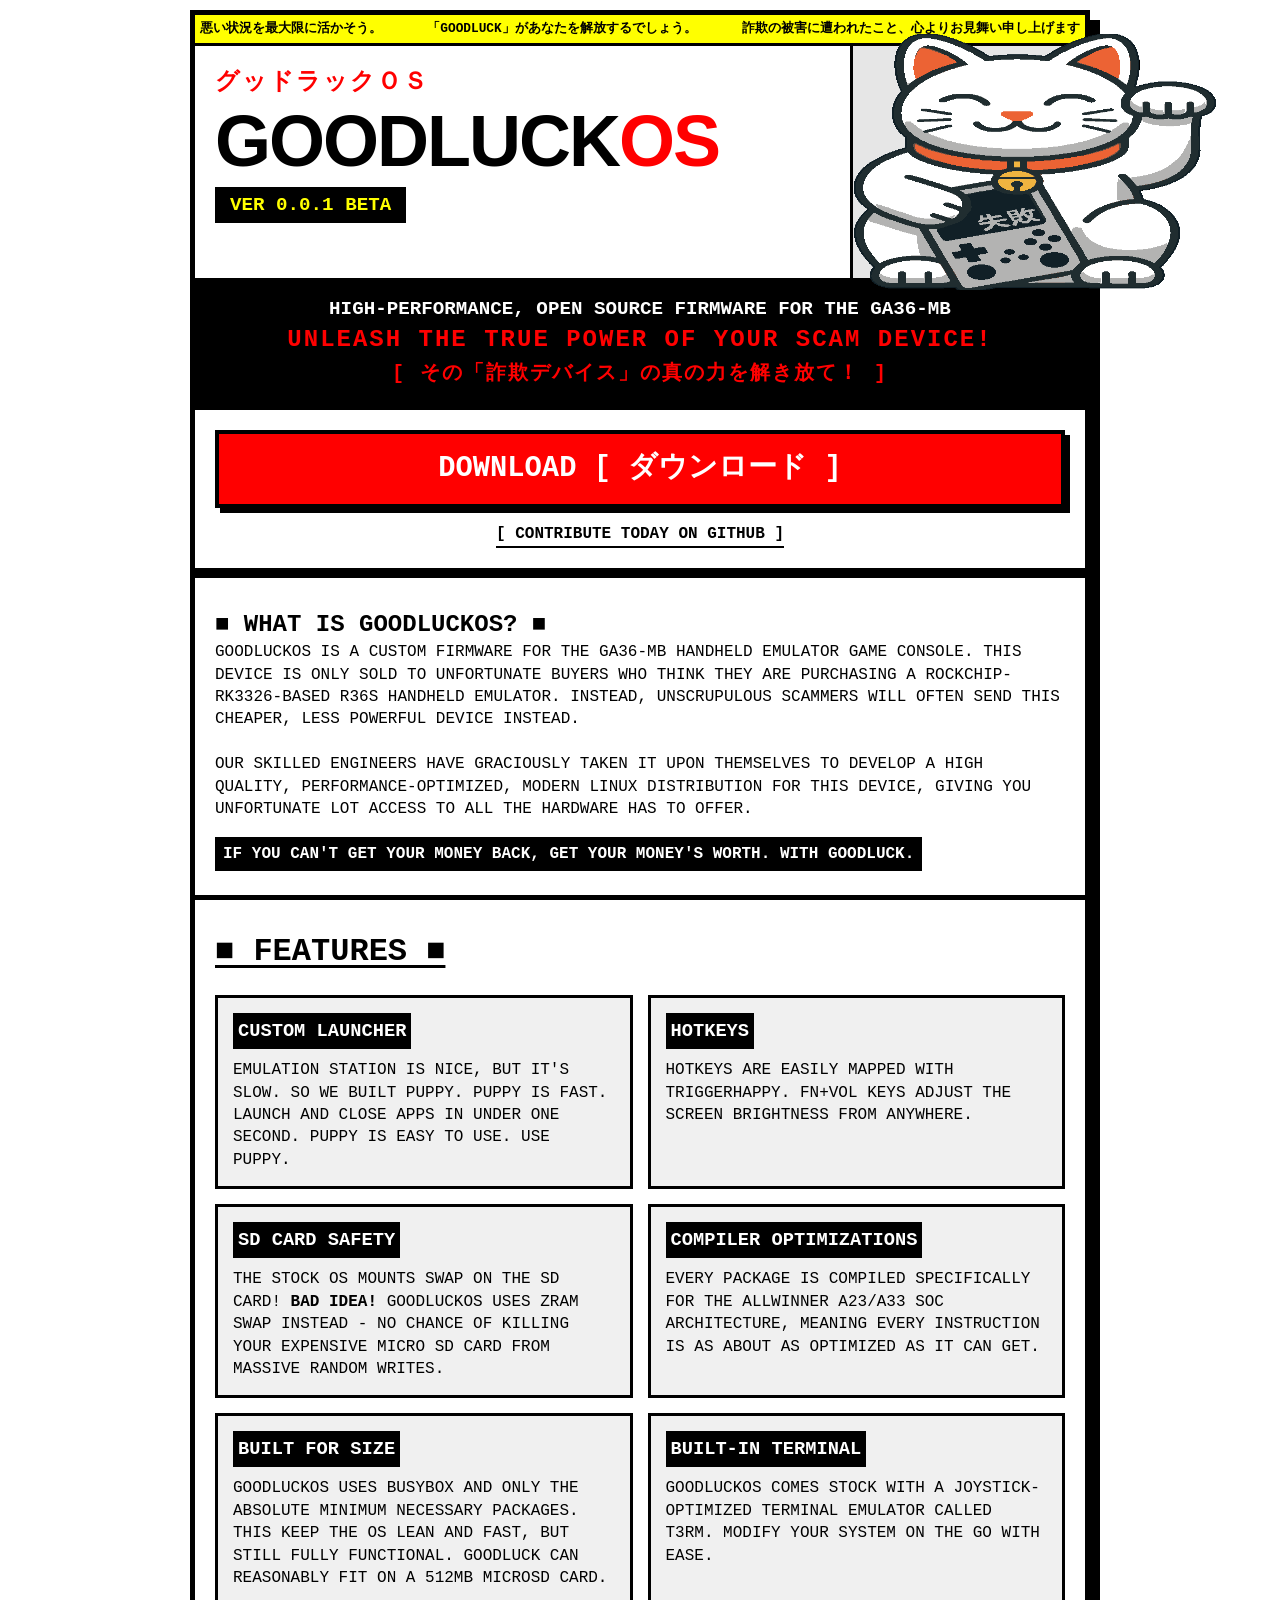
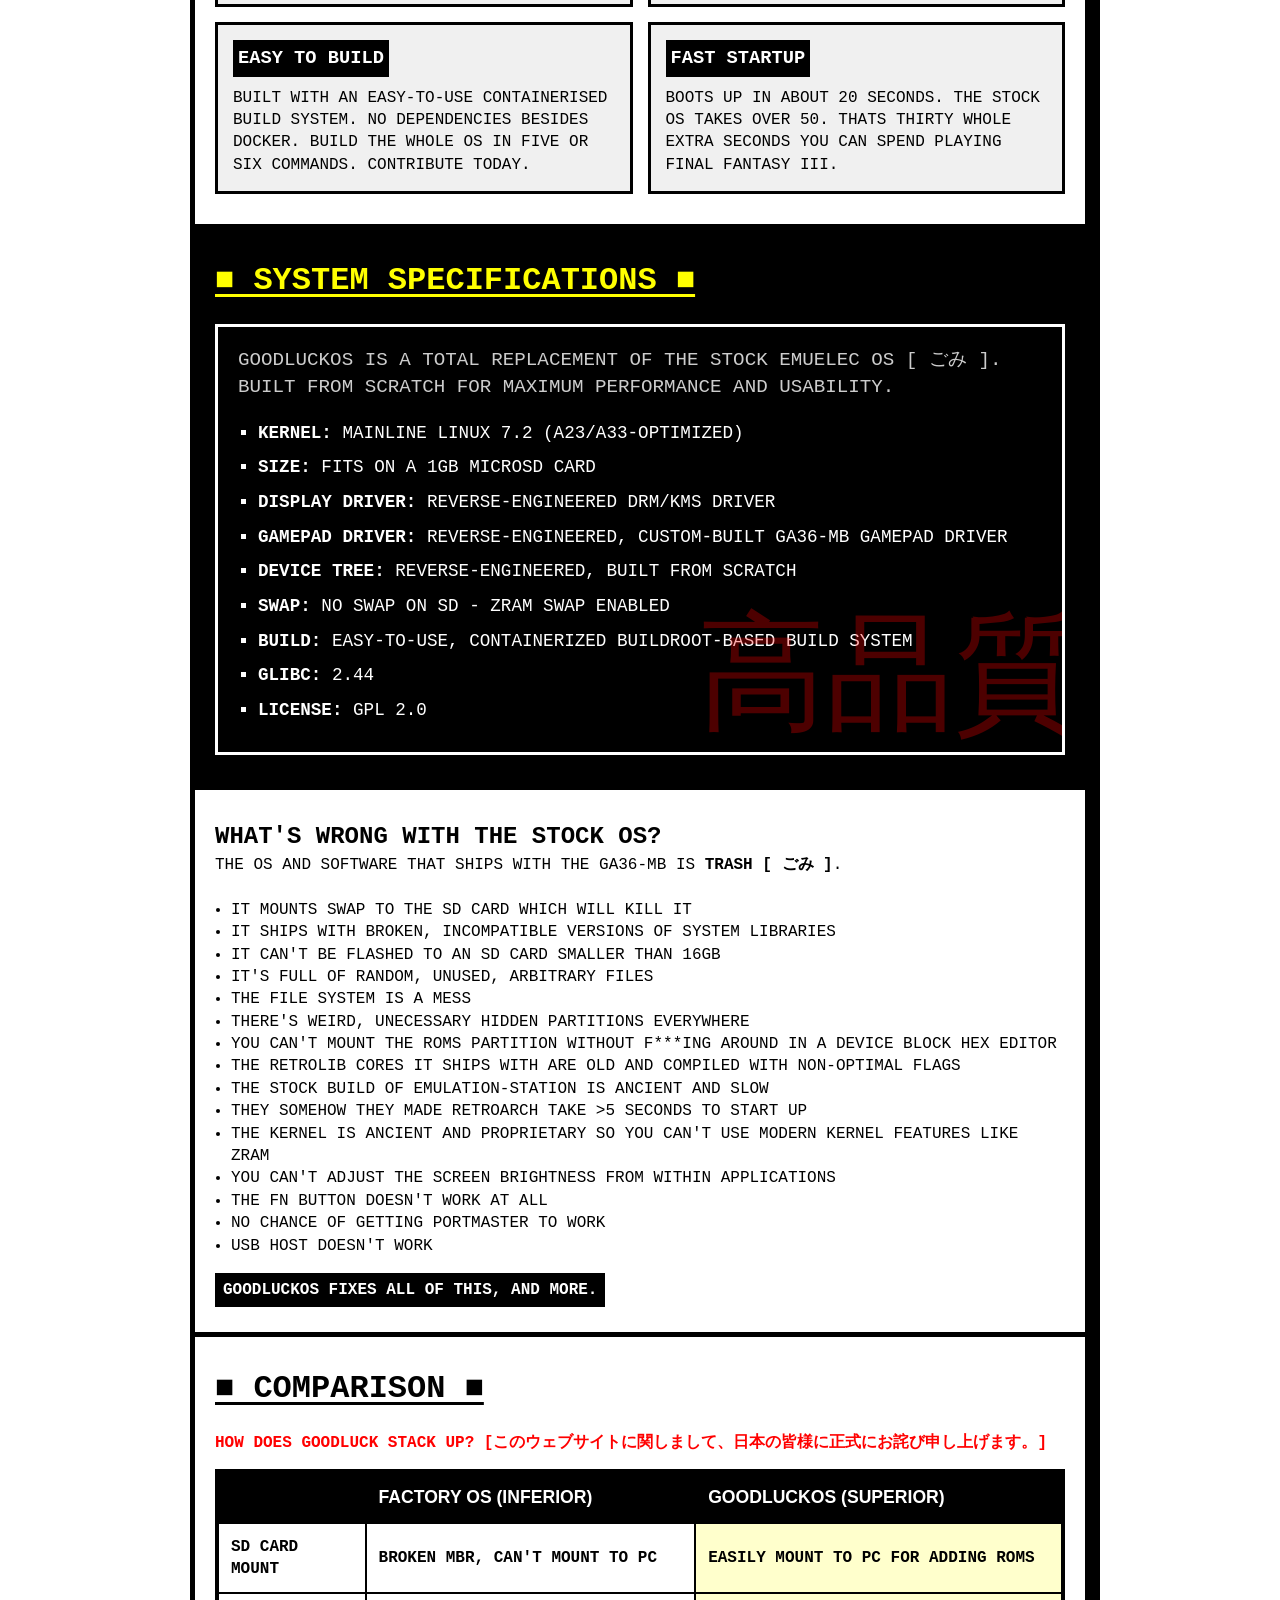
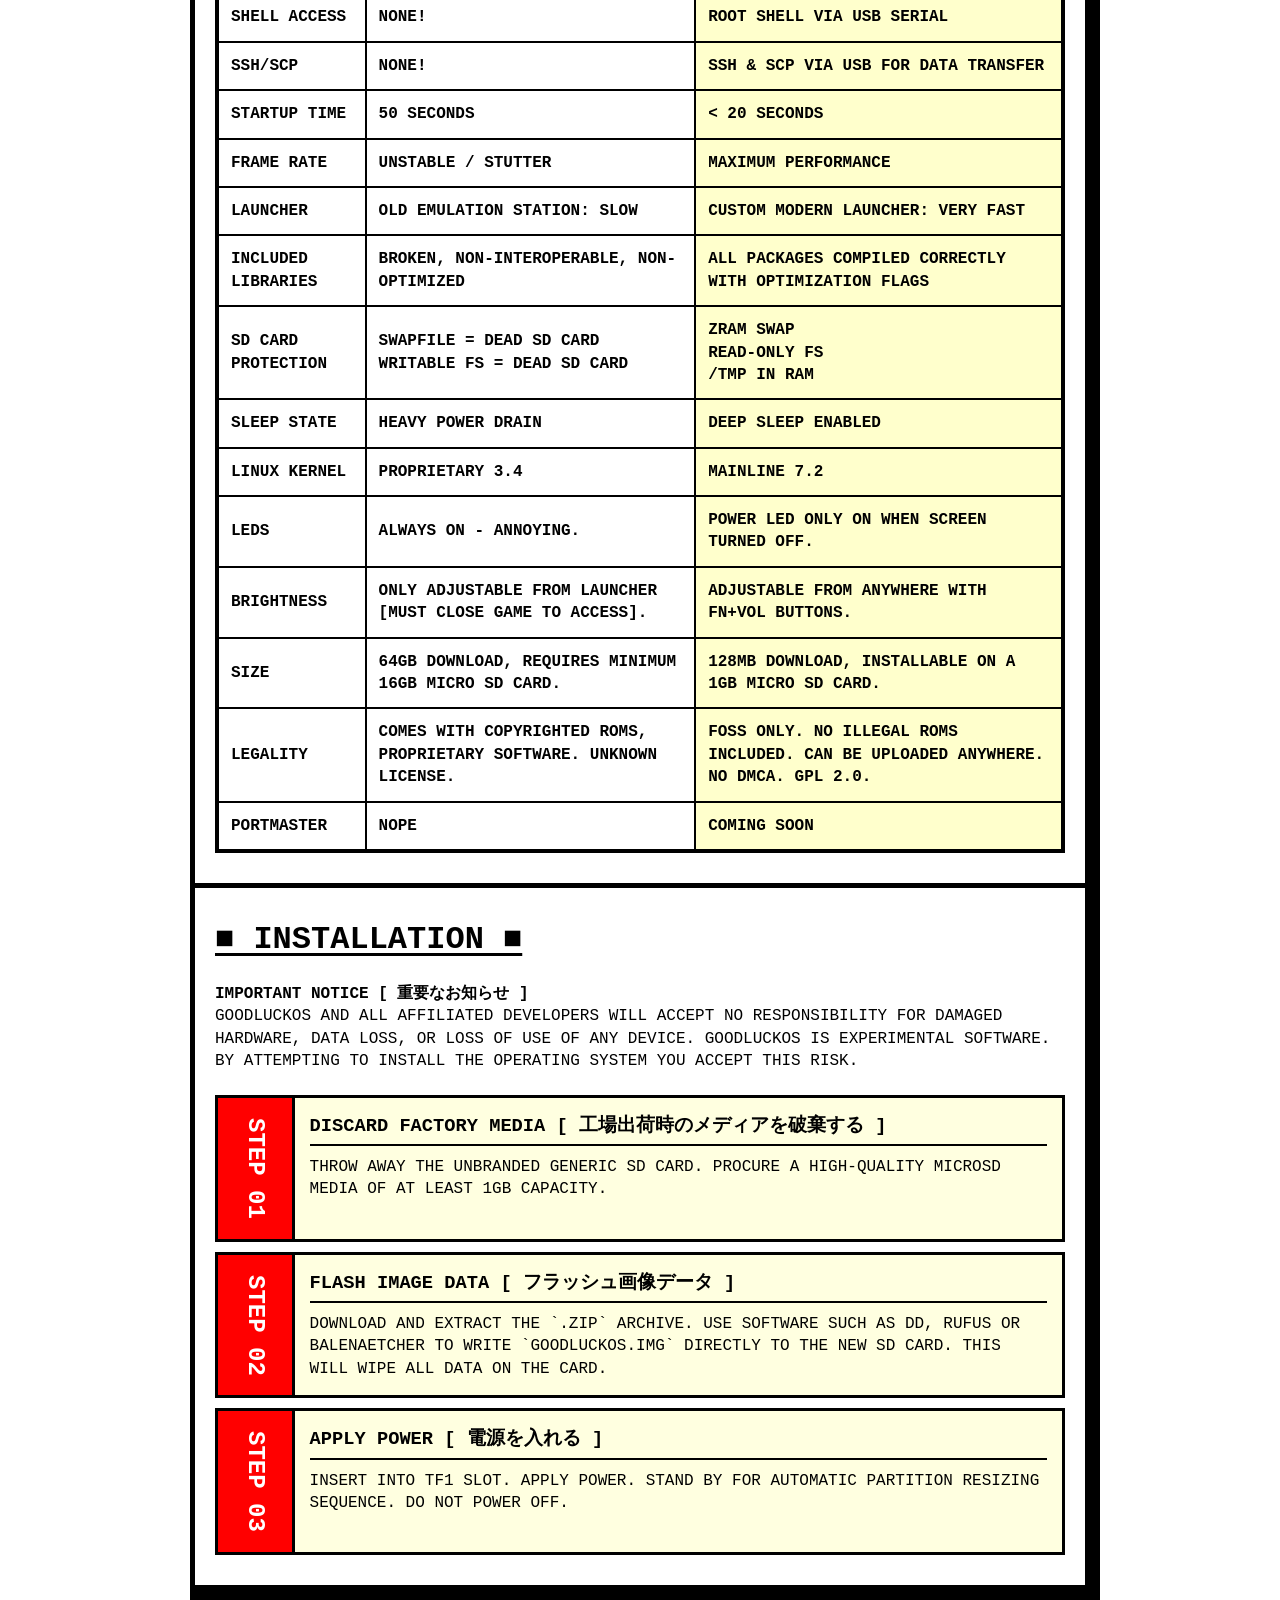
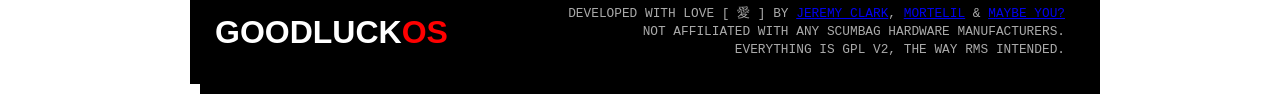
==== docs/index.html @ d08e0add "Added landing page" ====
<!DOCTYPE html>
<html lang="en">
<head>
    <meta charset="UTF-8">
    <meta name="viewport" content="width=device-width, initial-scale=1.0">
    <title>goodluckOS [GA36-MB SYSTEM FIRMWARE]</title>
    <link rel="stylesheet" href="style.css">
</head>
<body>

    <div class="wrapper">
        <!-- Hero / Ad Header -->
        <header class="advert-header">
            <div class="warning-stripe">
                <span>悪い状況を最大限に活かそう。</span>
                <span>「GOODLUCK」があなたを解放するでしょう。</span>
                <span>詐欺の被害に遭われたこと、心よりお見舞い申し上げます</span>
            </div>

            <div class="hero-grid">
                <div class="title-block">
                    <h2 class="japanese-text">グッドラックＯＳ</h2>
                    <h1 class="logo-text">goodluck<span class="red-text">OS</span></h1>
                    <div class="version-badge">VER 0.0.1 BETA</div>
                </div>

                <div class="mascot-block">
                    <img id="mascot" src="res/mascot.png">
                </div>
            </div>

            <div class="hero-sub">
                <p>HIGH-PERFORMANCE, OPEN SOURCE FIRMWARE FOR THE GA36-MB</p>
                <p class="japanese-text">Unleash the true power of your scam device! <br/><small>[ その「詐欺デバイス」の真の力を解き放て！ ]</small></p>
            </div>

            <div class="action-box">
                <a href="https://github.com/CodeZombie/goodluckOS/releases/latest" class="btn-download">
                    DOWNLOAD [ ダウンロード ]
                </a>
                <a href="https://github.com/CodeZombie/goodluckOS" class="btn-secondary" target="_blank">
                    [ CONTRIBUTE TODAY ON GITHUB ]
                </a>
            </div>
        </header>

        <hr class="thick-divider">
        <section id="features" class="ad-section">
        <h1>■ What is GOODLUCKOS? ■</h1>
        GOODLUCKOS IS A CUSTOM FIRMWARE FOR THE GA36-MB HANDHELD EMULATOR GAME CONSOLE. THIS DEVICE IS ONLY SOLD TO UNFORTUNATE BUYERS WHO THINK THEY ARE PURCHASING A ROCKCHIP-RK3326-BASED R36S HANDHELD EMULATOR. INSTEAD, UNSCRUPULOUS SCAMMERS WILL OFTEN SEND THIS CHEAPER, LESS POWERFUL DEVICE INSTEAD.
        <br/> <br/>
        OUR SKILLED ENGINEERS HAVE GRACIOUSLY TAKEN IT UPON THEMSELVES TO DEVELOP A HIGH QUALITY, PERFORMANCE-OPTIMIZED, MODERN LINUX DISTRIBUTION FOR THIS DEVICE, GIVING YOU UNFORTUNATE LOT ACCESS TO ALL THE HARDWARE HAS TO OFFER.
        <br/><br/>
        <span id="slogan">IF YOU CAN'T GET YOUR MONEY BACK, GET YOUR MONEY'S WORTH. WITH GOODLUCK.</span>
        </section>
        <hr class="thick-divider">

        <section id="features" class="ad-section">
            <h2 class="section-title">■ FEATURES ■</h2>

            <div class="feature-grid">
                <div class="feature-box">
                    <h3>CUSTOM LAUNCHER</h3>
                    <p>EMULATION STATION IS NICE, BUT IT'S SLOW. SO WE BUILT PUPPY. PUPPY IS FAST. LAUNCH AND CLOSE APPS IN UNDER ONE SECOND. PUPPY IS EASY TO USE. USE PUPPY.</p>
                </div>

                <div class="feature-box">
                    <h3>HOTKEYS</h3>
                    <p>HOTKEYS ARE EASILY MAPPED WITH TRIGGERHAPPY. FN+VOL KEYS ADJUST THE SCREEN BRIGHTNESS FROM ANYWHERE.</p>
                </div>

                <div class="feature-box yellow-bg">
                    <h3>SD CARD SAFETY</h3>
                    <p>The stock OS mounts swap on the sd card! <strong>Bad idea!</strong> GOODLUCKOS uses zram swap instead - no chance of killing your expensive micro sd card from massive random writes.</p>
                </div>

                <div class="feature-box">
                    <h3>COMPILER OPTIMIZATIONS</h3>
                    <p>Every package is compiled specifically for the Allwinner A23/A33 SoC architecture, meaning every instruction is as about as optimized as it can get.</p>
                </div>
                <div class="feature-box">
                    <h3>BUILT FOR SIZE</h3>
                    <p>GOODLUCKOS USES BUSYBOX AND ONLY THE ABSOLUTE MINIMUM NECESSARY PACKAGES. THIS KEEP THE OS LEAN AND FAST, BUT STILL FULLY FUNCTIONAL. GOODLUCK CAN REASONABLY FIT ON A 512mb MICROSD CARD.</p>
                </div>
                <div class="feature-box">
                    <h3>BUILT-IN TERMINAL</h3>
                    <p>GOODLUCKOS COMES STOCK WITH A JOYSTICK-OPTIMIZED TERMINAL EMULATOR CALLED T3RM. MODIFY YOUR SYSTEM ON THE GO WITH EASE.</p>
                </div>
                <div class="feature-box">
                    <h3>EASY TO BUILD</h3>
                    <p>BUILT WITH AN EASY-TO-USE CONTAINERISED BUILD SYSTEM. NO DEPENDENCIES BESIDES DOCKER. BUILD THE WHOLE OS IN FIVE OR SIX COMMANDS. CONTRIBUTE TODAY.</p>
                </div>
                <div class="feature-box">
                    <h3>FAST STARTUP</h3>
                    <p>BOOTS UP IN ABOUT 20 SECONDS. THE STOCK OS TAKES OVER 50. THATS THIRTY WHOLE EXTRA SECONDS YOU CAN SPEND PLAYING FINAL FANTASY III. </p>
                </div>
            </div>
        </section>

        <hr class="thick-divider">

        <!-- OS Info Section -->
        <section id="info" class="ad-section inverted-section">
            <h2 class="section-title">■ SYSTEM SPECIFICATIONS ■</h2>
            <div class="spec-container">
                <p class="spec-intro">goodluckOS is a total replacement of the stock EmuElec OS [ ごみ ].<br/>Built from scratch for maximum performance and usability.</p>
                <ul class="spec-list">
                    <li><strong>KERNEL:</strong> MAINLINE LINUX 7.2 (A23/A33-OPTIMIZED)</li>
                    <li><strong>SIZE:</strong> FITS ON A 1GB MICROSD CARD</li>
                    <li><strong>DISPLAY DRIVER:</strong> REVERSE-ENGINEERED DRM/KMS DRIVER</li>
                    <li><strong>GAMEPAD DRIVER:</strong> REVERSE-ENGINEERED, CUSTOM-BUILT GA36-MB GAMEPAD DRIVER</li>
                    <li><strong>DEVICE TREE:</strong> REVERSE-ENGINEERED, BUILT FROM SCRATCH</li>
                    <li><strong>SWAP:</strong> NO SWAP ON SD - ZRAM SWAP ENABLED</li>
                    <li><strong>BUILD:</strong> EASY-TO-USE, CONTAINERIZED BUILDROOT-BASED BUILD SYSTEM</li>
                    <li><strong>GLIBC:</strong> 2.44</li>
                    <li><strong>LICENSE:</strong> GPL 2.0</li>
                </ul>
                <div class="kanji-watermark">高品質</div>
            </div>
        </section>

        <hr class="thick-divider">

        <section id="features" class="ad-section">
        <h1>What's wrong with the stock OS?</h1>
        THE OS AND SOFTWARE THAT SHIPS WITH THE GA36-MB IS <strong>TRASH [ ごみ ]</strong>.
        <br/><br/>
        <ul style="margin-left:1rem;">
            <li>IT MOUNTS SWAP TO THE SD CARD WHICH WILL KILL IT</li>
            <li>IT SHIPS WITH BROKEN, INCOMPATIBLE VERSIONS OF SYSTEM LIBRARIES</li>
            <li>IT CAN'T BE FLASHED TO AN SD CARD SMALLER THAN 16GB</li>
            <li>IT'S FULL OF RANDOM, UNUSED, ARBITRARY FILES</li>
            <li>THE FILE SYSTEM IS A MESS</li>
            <li>THERE'S WEIRD, UNECESSARY HIDDEN PARTITIONS EVERYWHERE</li>
            <li>YOU CAN'T MOUNT THE ROMS PARTITION WITHOUT F***ING AROUND IN A DEVICE BLOCK HEX EDITOR</li>
            <li>THE RETROLIB CORES IT SHIPS WITH ARE OLD AND COMPILED WITH NON-OPTIMAL FLAGS</li>
            <li>THE STOCK BUILD OF EMULATION-STATION IS ANCIENT AND SLOW</li>
            <li>THEY SOMEHOW THEY MADE RETROARCH TAKE >5 SECONDS TO START UP</li>
            <li>THE KERNEL IS ANCIENT AND PROPRIETARY SO YOU CAN'T USE MODERN KERNEL FEATURES LIKE ZRAM</li>
            <li>YOU CAN'T ADJUST THE SCREEN BRIGHTNESS FROM WITHIN APPLICATIONS</li>
            <li>THE FN BUTTON DOESN'T WORK AT ALL</li>
            <li>NO CHANCE OF GETTING PORTMASTER TO WORK</li>
            <li>USB HOST DOESN'T WORK</li>
        </ul>
        <br/>
        <span id="slogan">GOODLUCKOS FIXES ALL OF THIS, AND MORE.</span>

        </section>

        <hr class="thick-divider">
        <section id="comparison" class="ad-section">
            <h2 class="section-title">■ COMPARISON ■</h2>
            <p class="comparison-sub">HOW DOES GOODLUCK STACK UP? [このウェブサイトに関しまして、日本の皆様に正式にお詫び申し上げます。]</p>

            <table class="tech-table">
                <thead>
                    <tr>
                        <th></th>
                        <th>FACTORY OS (INFERIOR)</th>
                        <th class="red-bg text-white">goodluckOS (SUPERIOR)</th>
                    </tr>
                </thead>
                <tbody>
                    <tr>
                        <td>SD CARD MOUNT</td>
                        <td>BROKEN MBR, CAN'T MOUNT TO PC</td>
                        <td class="bold-cell">EASILY MOUNT TO PC FOR ADDING ROMS</td>
                    </tr>
                    <tr>
                        <td>SHELL ACCESS</td>
                        <td>NONE!</td>
                        <td class="bold-cell">ROOT SHELL VIA USB SERIAL</td>
                    </tr>
                    <tr>
                        <td>SSH/SCP</td>
                        <td>NONE!</td>
                        <td class="bold-cell">SSH & SCP VIA USB FOR DATA TRANSFER</td>
                    </tr>
                    <tr>
                        <td>STARTUP TIME</td>
                        <td>50 SECONDS</td>
                        <td class="bold-cell">&lt; 20 SECONDS</td>
                    </tr>
                    <tr>
                        <td>FRAME RATE</td>
                        <td>UNSTABLE / STUTTER</td>
                        <td class="bold-cell">MAXIMUM PERFORMANCE</td>
                    </tr>
                    <tr>
                        <td>LAUNCHER</td>
                        <td>OLD EMULATION STATION: SLOW</td>
                        <td class="bold-cell">CUSTOM MODERN LAUNCHER: VERY FAST</td>
                    </tr>
                    <tr>
                        <td>INCLUDED LIBRARIES</td>
                        <td>BROKEN, NON-INTEROPERABLE, NON-OPTIMIZED</td>
                        <td class="bold-cell">ALL PACKAGES COMPILED CORRECTLY WITH OPTIMIZATION FLAGS</td>
                    </tr>
                    <tr>
                        <td>SD CARD PROTECTION</td>
                        <td>SWAPFILE = DEAD SD CARD<br/>WRITABLE FS = DEAD SD CARD</td>
                        <td class="bold-cell">ZRAM SWAP<br/>READ-ONLY FS<br/>/TMP IN RAM</td>
                    </tr>
                    <tr>
                        <td>SLEEP STATE</td>
                        <td>HEAVY POWER DRAIN</td>
                        <td class="bold-cell">DEEP SLEEP ENABLED</td>
                    </tr>
                    <tr>
                        <td>LINUX KERNEL</td>
                        <td>PROPRIETARY 3.4</td>
                        <td class="bold-cell">MAINLINE 7.2</td>
                    </tr>
                    <tr>
                        <td>LEDS</td>
                        <td>ALWAYS ON - ANNOYING.</td>
                        <td class="bold-cell">POWER LED ONLY ON WHEN SCREEN TURNED OFF.</td>
                    </tr>
                    <tr>
                        <td>BRIGHTNESS</td>
                        <td>ONLY ADJUSTABLE FROM LAUNCHER [MUST CLOSE GAME TO ACCESS].</td>
                        <td class="bold-cell">ADJUSTABLE FROM ANYWHERE WITH FN+VOL BUTTONS.</td>
                    </tr>
                    <tr>
                        <td>SIZE</td>
                        <td>64GB DOWNLOAD, REQUIRES MINIMUM 16gb MICRO SD CARD.</td>
                        <td class="bold-cell">128MB DOWNLOAD, INSTALLABLE ON A 1GB MICRO SD CARD.</td>
                    </tr>
                    <tr>
                        <td>LEGALITY</td>
                        <td>COMES WITH COPYRIGHTED ROMS, PROPRIETARY SOFTWARE. UNKNOWN LICENSE.</td>
                        <td class="bold-cell">FOSS ONLY. NO ILLEGAL ROMS INCLUDED. CAN BE UPLOADED ANYWHERE. NO DMCA. GPL 2.0.</td>
                    </tr>
                    <tr>
                        <td>PORTMASTER</td>
                        <td>NOPE</td>
                        <td class="bold-cell">COMING SOON</td>
                    </tr>
                </tbody>
            </table>
        </section>

        <hr class="thick-divider">

        <section id="install" class="ad-section">
            <h2 class="section-title">■ INSTALLATION ■</h2>
            <section>
            <strong>IMPORTANT NOTICE [ 重要なお知らせ ]</strong></br>
            GOODLUCKOS AND ALL AFFILIATED DEVELOPERS WILL ACCEPT NO RESPONSIBILITY FOR DAMAGED HARDWARE, DATA LOSS, OR LOSS OF USE OF ANY DEVICE.
            GOODLUCKOS IS EXPERIMENTAL SOFTWARE. BY ATTEMPTING TO INSTALL THE OPERATING SYSTEM YOU ACCEPT THIS RISK.
            </section>
            </br>
            <div class="step-container">

                <div class="step-box">
                    <div class="step-num">STEP 01</div>
                    <div class="step-text">
                        <h3>DISCARD FACTORY MEDIA [ 工場出荷時のメディアを破棄する ]</h3>
                        <p>Throw away the unbranded generic SD card. Procure a high-quality MicroSD media OF AT LEAST 1GB CAPACITY.</p>
                    </div>
                </div>

                <div class="step-box">
                    <div class="step-num">STEP 02</div>
                    <div class="step-text">
                        <h3>FLASH IMAGE DATA [ フラッシュ画像データ ]</h3>
                        <p>Download and Extract THE `.ZIP` archive. Use software such as DD, Rufus or BalenaEtcher to write `GOODLUCKOS.IMG` directly to the new sd card. This will wipe all data on the card.</p>
                    </div>
                </div>

                <div class="step-box">
                    <div class="step-num">STEP 03</div>
                    <div class="step-text">
                        <h3>APPLY POWER [ 電源を入れる ]</h3>
                        <p>Insert into TF1 slot. Apply power. Stand by for automatic partition resizing sequence. DO NOT POWER OFF.</p>
                    </div>
                </div>

            </div>
        </section>

        <!-- Footer -->
        <footer class="advert-footer">
            <div class="footer-grid">
                <div class="footer-logo">goodluck<span class="red-text">OS</span></div>
                <div class="footer-text">
                    DEVELOPED WITH LOVE [ 愛 ] BY <a href="https://github.com/CodeZombie">JEREMY CLARK</a>, <a href="https://github.com/mortelil">MORTELIL</a> & <a href="https://github.com/CodeZombie/goodluckOS">MAYBE YOU?</a><br>
                    NOT AFFILIATED WITH ANY SCUMBAG HARDWARE MANUFACTURERS.<br>
                    EVERYTHING IS GPL V2, THE WAY RMS INTENDED.
                </div>
            </div>
        </footer>
    </div>

</body>
</html>
---- docs/style.css ----
* {
    margin: 0;
    padding: 0;
    box-sizing: border-box;
    border-radius: 0 !important;
}

body {
    background-color: #FFFFFF;
    color: #000000;
    font-family: 'MS PGothic', 'Impact', 'Courier New', monospace;
    line-height: 1.4;
    text-transform: uppercase;
    padding: 10px;
}

.red-text { color: #FF0000; }
.red-bg { background-color: #FF0000; }
.text-white { color: #FFFFFF; }
.yellow-bg { background-color: #FFFF00; }
.bold-cell { font-weight: bold; background-color: #FFFFCC; }

.wrapper {
    max-width: 900px;
    margin: 0 auto;
    border: 5px solid #000000;
    background-color: #FFFFFF;
    box-shadow: 10px 10px 0px #000000;
}

.thick-divider {
    border: none;
    border-top: 5px solid #000000;
    margin: 0;
}

.advert-header {
    background-color: #E6E6E6;
    padding: 0;
    border-bottom: 5px solid #000000;
}

.warning-stripe {
    background-color: #FFFF00;
    color: #000000;
    font-weight: bold;
    border-bottom: 3px solid #000000;
    padding: 5px;
    display: flex;
    justify-content: space-between;
    font-size: 0.8rem;
    overflow: hidden;
}

.hero-grid {
    display: flex;
    border-bottom: 3px solid #000000;
}

.title-block {
    flex: 2;
    padding: 20px;
    border-right: 3px solid #000000;
    background-color: #FFFFFF;
}

.japanese-text {
    font-size: 1.5rem;
    color: #FF0000;
    margin-bottom: 5px;
    letter-spacing: 2px;
}

.logo-text {
    font-size: 4.5rem;
    line-height: 1;
    font-family: 'Arial Black', Impact, sans-serif;
    letter-spacing: -2px;
}

.version-badge {
    display: inline-block;
    background-color: #000000;
    color: #FFFF00;
    padding: 5px 15px;
    font-weight: bold;
    font-size: 1.2rem;
    margin-top: 10px;
}

.mascot-block {
    flex: 1;
    display: flex;
    max-height:16rem;
    max-width:16rem;
    margin:-12px;
}


.mascot-placeholder {
    width: 100%;
    height: 100%;
    min-height: 150px;
    background-color: #FFFFFF;
    border: 3px dashed #000000;
    display: flex;
    align-items: center;
    justify-content: center;
    text-align: center;
    font-weight: bold;
    font-family: 'Courier New', monospace;
    font-size: 0.9rem;
}

.hero-sub {
    padding: 15px;
    background-color: #000000;
    color: #FFFFFF;
    text-align: center;
    font-weight: bold;
    font-size: 1.2rem;
}

.action-box {
    padding: 20px;
    text-align: center;
    background-color: #FFFFFF;
}

.btn-download {
    display: block;
    background-color: #FF0000;
    color: #FFFFFF;
    text-decoration: none;
    font-size: 1.8rem;
    font-weight: bold;
    padding: 15px;
    border: 4px solid #000000;
    margin-bottom: 15px;
    box-shadow: 5px 5px 0px #000000;
}

.btn-download:active {
    box-shadow: 0px 0px 0px #000000;
    transform: translate(5px, 5px);
}

.btn-secondary {
    display: inline-block;
    color: #000000;
    text-decoration: none;
    font-weight: bold;
    font-family: 'Courier New', monospace;
    border-bottom: 2px solid #000000;
}

.ad-section {
    padding: 30px 20px;
    background-color: #FFFFFF;
}

.inverted-section {
    background-color: #000000;
    color: #FFFFFF;
}

.section-title {
    font-size: 2rem;
    margin-bottom: 20px;
    text-decoration: underline;
    text-decoration-thickness: 3px;
    text-underline-offset: 5px;
}

.inverted-section .section-title {
    color: #FFFF00;
}

.feature-grid {
    display: grid;
    grid-template-columns: 1fr 1fr;
    gap: 15px;
}

.feature-box {
    border: 3px solid #000000;
    padding: 15px;
    background-color: #F0F0F0;
}

.feature-icon {
    font-size: 2rem;
    margin-bottom: 10px;
}

.feature-box h3 {
    background-color: #000000;
    color: #FFFFFF;
    padding: 5px;
    margin-bottom: 10px;
    display: inline-block;
}

/* --- OS Info --- */
.spec-container {
    border: 3px solid #FFFFFF;
    padding: 20px;
    position: relative;
    overflow: hidden;
}

.spec-intro {
    font-size: 1.2rem;
    margin-bottom: 20px;
    color: #CCCCCC;
}

.spec-list {
    list-style-type: square;
    padding-left: 20px;
    font-size: 1.1rem;
}

.spec-list li {
    margin-bottom: 10px;
}

.kanji-watermark {
    position: absolute;
    bottom: -20px;
    right: -20px;
    font-size: 8rem;
    color: #FF0000;
    opacity: 0.3;
    z-index: 0;
    user-select: none;
}

/* --- Comparison Table --- */
.comparison-sub {
    font-weight: bold;
    margin-bottom: 15px;
    color: #FF0000;
}

.tech-table {
    width: 100%;
    border-collapse: collapse;
    border: 4px solid #000000;
}

.tech-table th, .tech-table td {
    border: 2px solid #000000;
    padding: 12px;
    text-align: left;
    font-family: 'Courier New', monospace;
    font-weight: bold;
}

.tech-table th {
    background-color: #000000;
    color: #FFFFFF;
    font-family: 'MS PGothic', sans-serif;
    font-size: 1.1rem;
}

.step-container {
    display: flex;
    flex-direction: column;
    gap: 10px;
}

.step-box {
    display: flex;
    border: 3px solid #000000;
}

.step-num {
    background-color: #FF0000;
    color: #FFFFFF;
    font-weight: bold;
    font-size: 1.5rem;
    padding: 20px;
    display: flex;
    align-items: center;
    justify-content: center;
    writing-mode: vertical-rl;
    text-orientation: mixed;
    border-right: 3px solid #000000;
}

.step-text {
    padding: 15px;
    background-color: #FFFFE0;
    flex-grow: 1;
}

.step-text h3 {
    border-bottom: 2px solid #000000;
    padding-bottom: 5px;
    margin-bottom: 10px;
}

.advert-footer {
    background-color: #000000;
    color: #FFFFFF;
    padding: 20px;
}
.advert-footer a:visited {
    color: yellow;
}

.footer-grid {
    display: flex;
    justify-content: space-between;
    align-items: center;
}

.footer-logo {
    font-size: 2rem;
    font-weight: bold;
    font-family: 'Arial Black', Impact, sans-serif;
}

.footer-text {
    font-family: 'Courier New', monospace;
    font-size: 0.8rem;
    text-align: right;
    color: #AAAAAA;
}

#slogan {
    font-weight: 900;
    background: black;
    color: white;
    padding:0.5rem;
}

@media (max-width: 768px) {
    .hero-grid { flex-direction: column; }
    .title-block { border-right: none; border-bottom: 3px solid #000000; }
    .feature-grid { grid-template-columns: 1fr; }
    .footer-grid { flex-direction: column; text-align: center; gap: 15px; }
    .footer-text { text-align: center; }
    .step-box { flex-direction: column; }
    .step-num { writing-mode: horizontal-tb; border-right: none; border-bottom: 3px solid #000000; padding: 10px; }
    .logo-text { font-size: 3rem; }
}
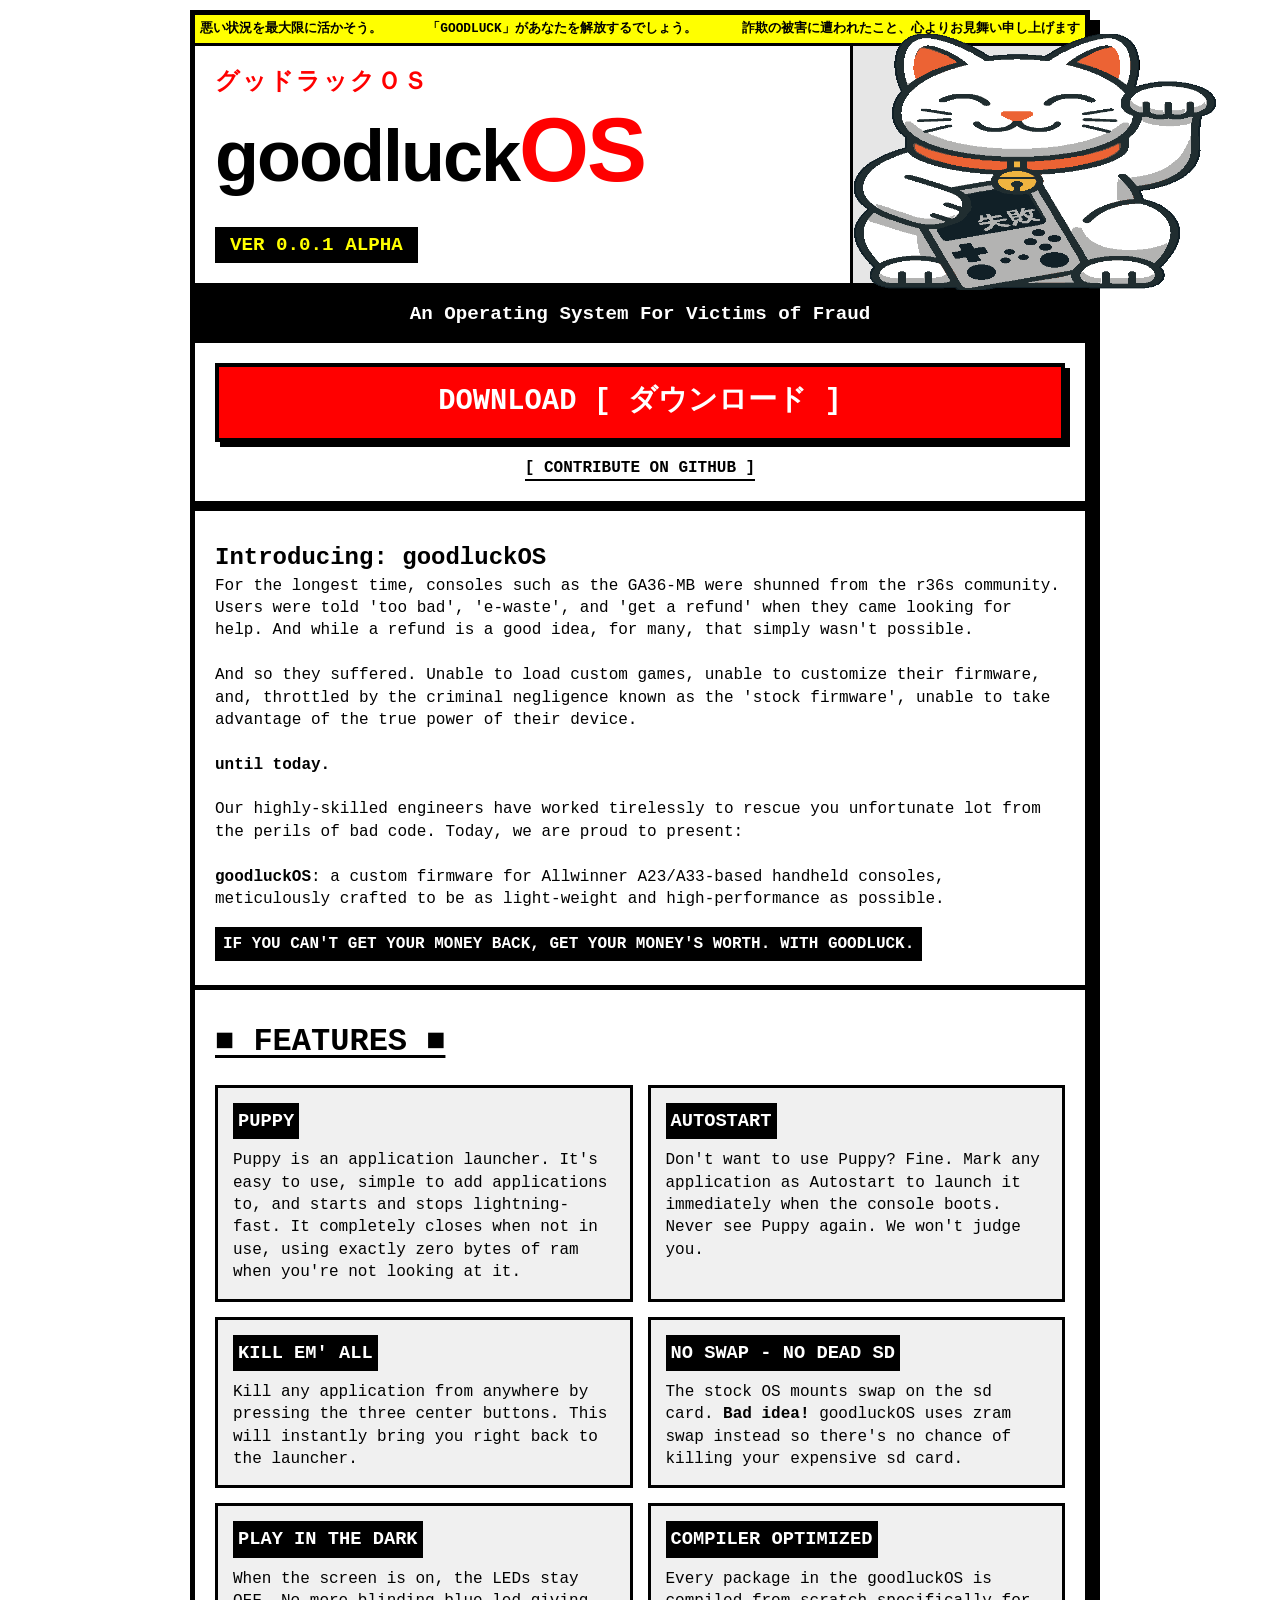
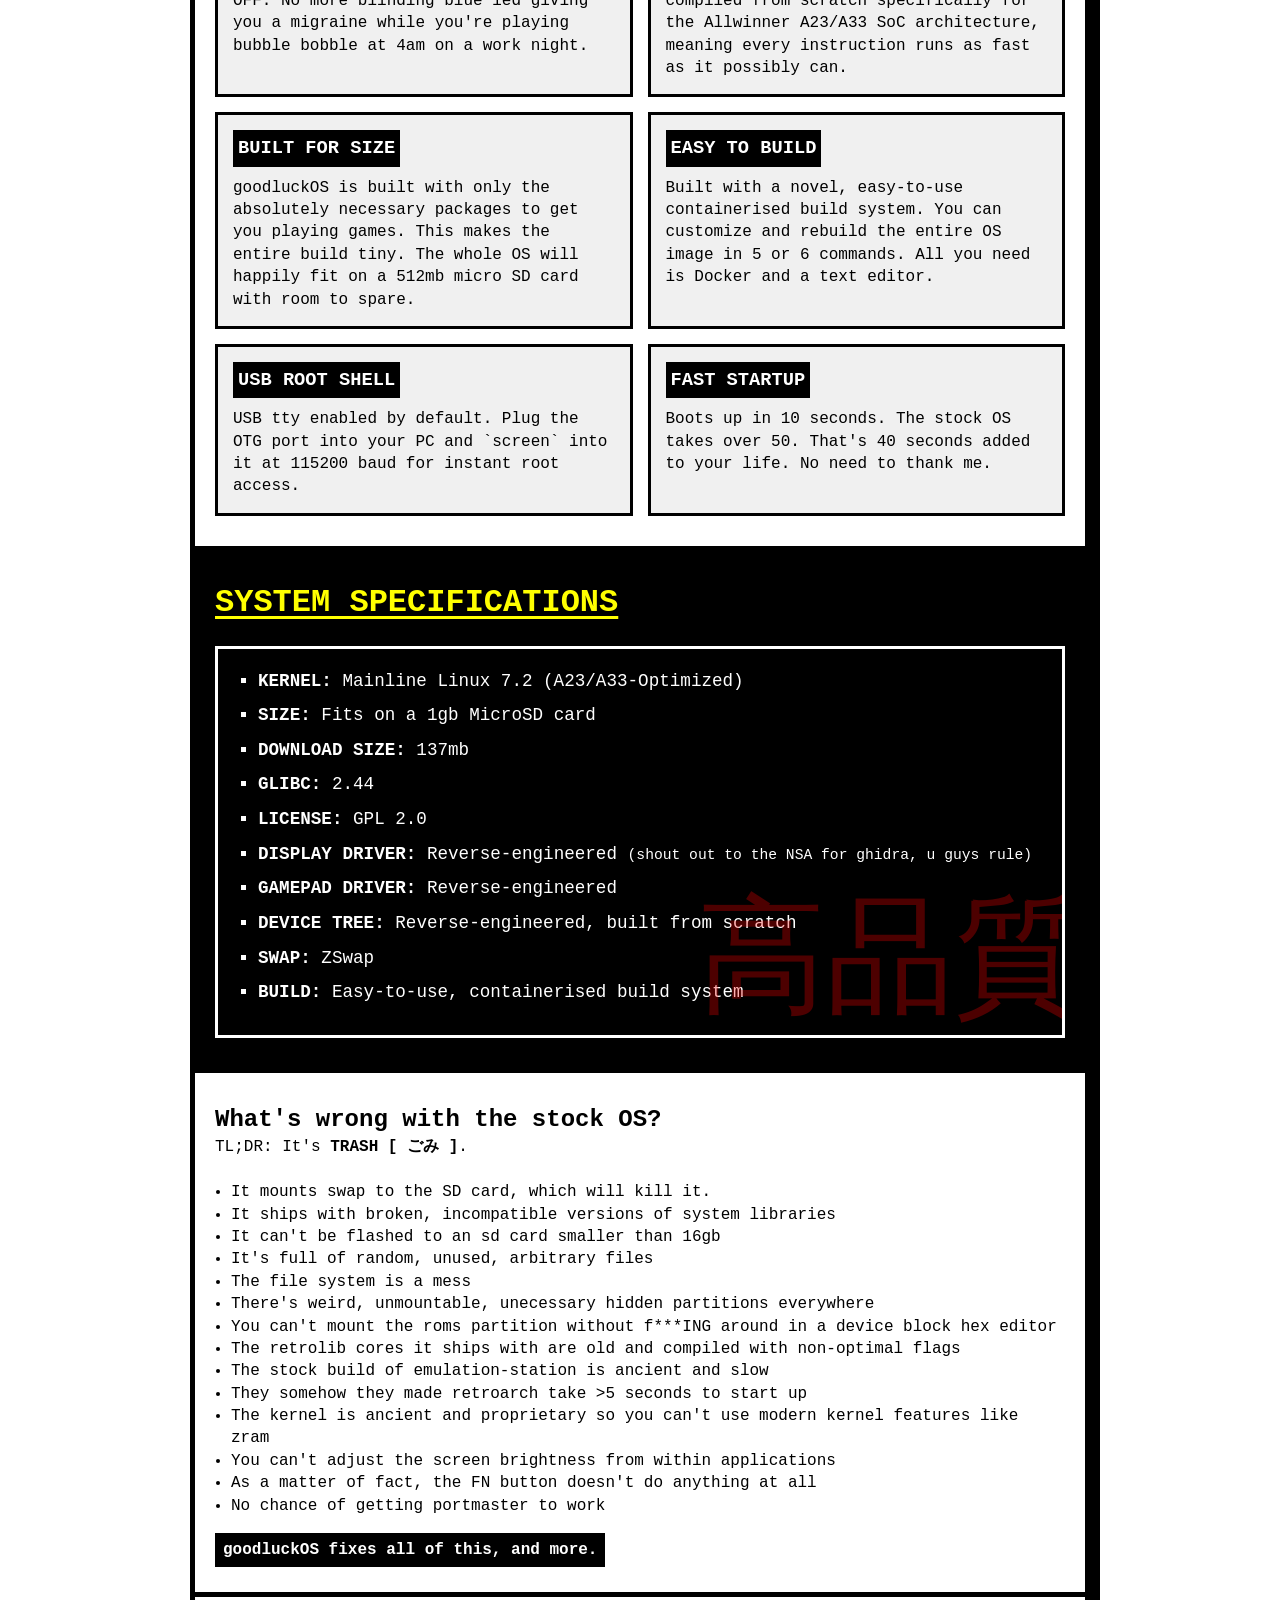
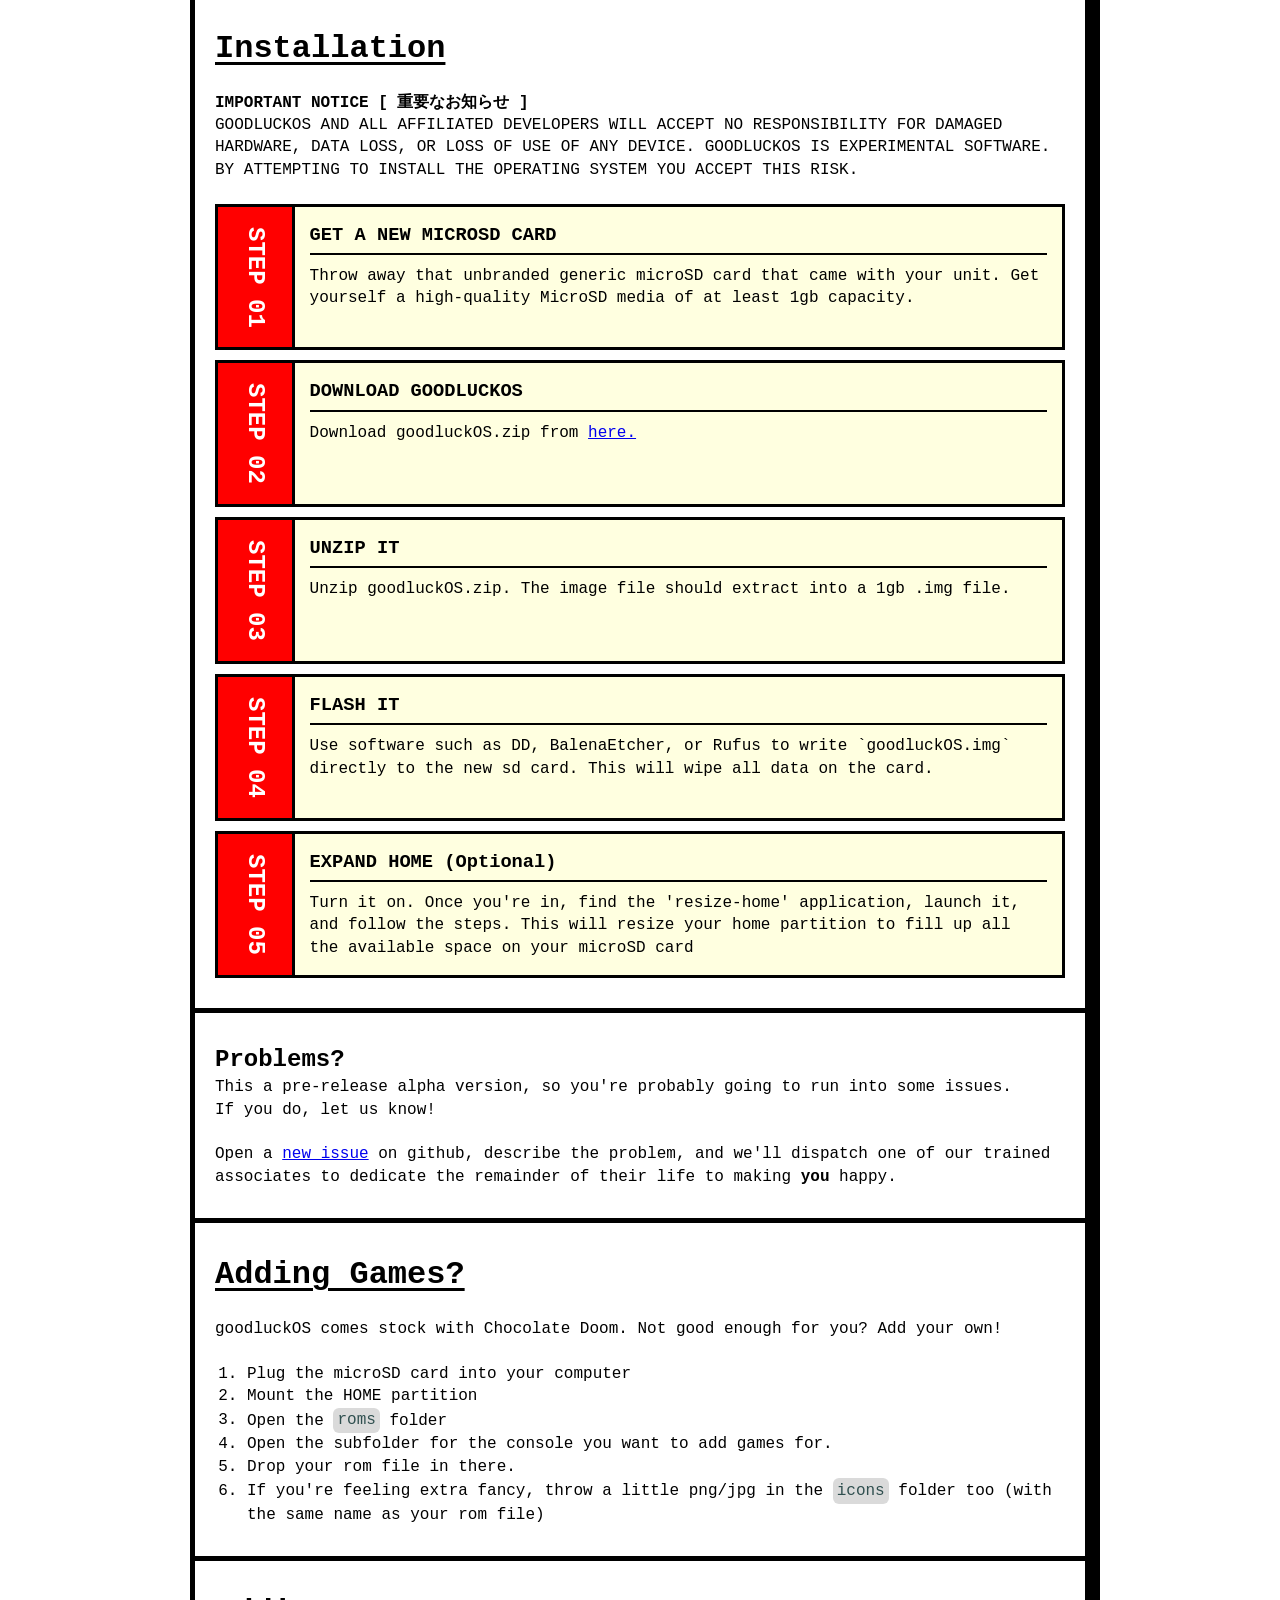
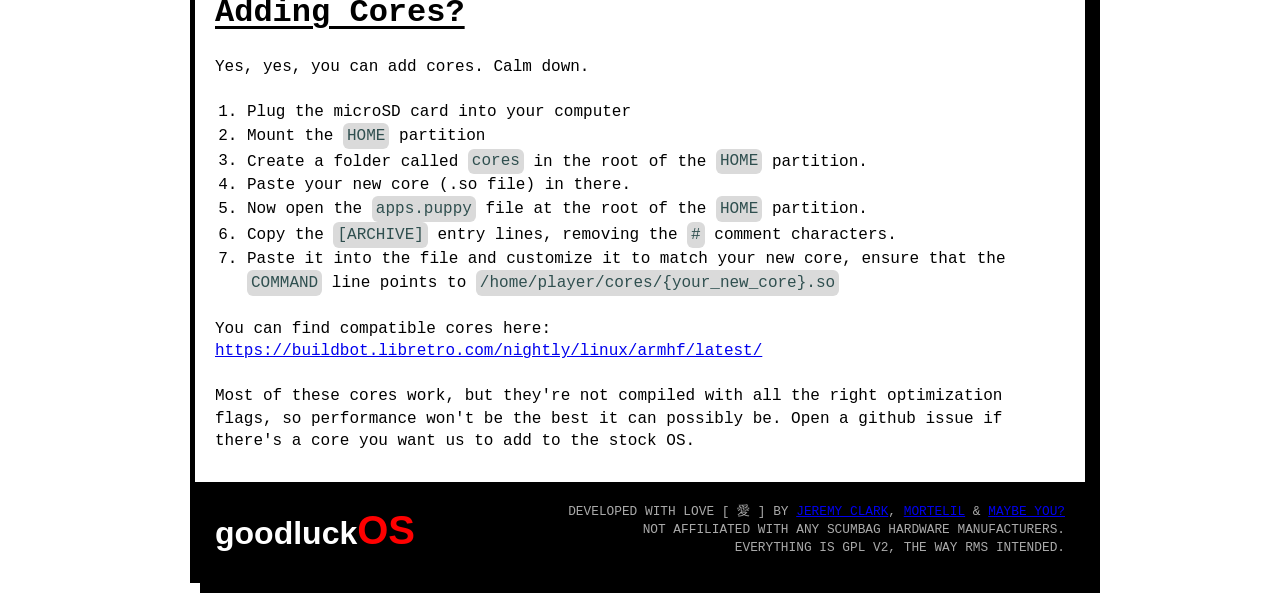
==== commit d22ed87a: "improved display driver, rewrote puppy, etc Improved the display driver Rewrote puppy to be a lot si" ====
--- a/docs/index.html
+++ b/docs/index.html
@@ -3,13 +3,12 @@
 <head>
     <meta charset="UTF-8">
     <meta name="viewport" content="width=device-width, initial-scale=1.0">
-    <title>goodluckOS [GA36-MB SYSTEM FIRMWARE]</title>
+    <title>goodluckOS</title>
     <link rel="stylesheet" href="style.css">
 </head>
 <body>
 
     <div class="wrapper">
-        <!-- Hero / Ad Header -->
         <header class="advert-header">
             <div class="warning-stripe">
                 <span>悪い状況を最大限に活かそう。</span>
@@ -21,7 +20,7 @@
                 <div class="title-block">
                     <h2 class="japanese-text">グッドラックＯＳ</h2>
                     <h1 class="logo-text">goodluck<span class="red-text">OS</span></h1>
-                    <div class="version-badge">VER 0.0.1 BETA</div>
+                    <div class="version-badge">VER 0.0.1 ALPHA</div>
                 </div>
 
                 <div class="mascot-block">
@@ -30,8 +29,7 @@
             </div>
 
             <div class="hero-sub">
-                <p>HIGH-PERFORMANCE, OPEN SOURCE FIRMWARE FOR THE GA36-MB</p>
-                <p class="japanese-text">Unleash the true power of your scam device! <br/><small>[ その「詐欺デバイス」の真の力を解き放て！ ]</small></p>
+                <p>An Operating System For Victims of Fraud</p>
             </div>
 
             <div class="action-box">
@@ -39,18 +37,25 @@
                     DOWNLOAD [ ダウンロード ]
                 </a>
                 <a href="https://github.com/CodeZombie/goodluckOS" class="btn-secondary" target="_blank">
-                    [ CONTRIBUTE TODAY ON GITHUB ]
+                    [ CONTRIBUTE ON GITHUB ]
                 </a>
             </div>
         </header>
 
         <hr class="thick-divider">
         <section id="features" class="ad-section">
-        <h1>■ What is GOODLUCKOS? ■</h1>
-        GOODLUCKOS IS A CUSTOM FIRMWARE FOR THE GA36-MB HANDHELD EMULATOR GAME CONSOLE. THIS DEVICE IS ONLY SOLD TO UNFORTUNATE BUYERS WHO THINK THEY ARE PURCHASING A ROCKCHIP-RK3326-BASED R36S HANDHELD EMULATOR. INSTEAD, UNSCRUPULOUS SCAMMERS WILL OFTEN SEND THIS CHEAPER, LESS POWERFUL DEVICE INSTEAD.
-        <br/> <br/>
-        OUR SKILLED ENGINEERS HAVE GRACIOUSLY TAKEN IT UPON THEMSELVES TO DEVELOP A HIGH QUALITY, PERFORMANCE-OPTIMIZED, MODERN LINUX DISTRIBUTION FOR THIS DEVICE, GIVING YOU UNFORTUNATE LOT ACCESS TO ALL THE HARDWARE HAS TO OFFER.
+        <h1>Introducing: goodluckOS</h1>
+        <p>For the longest time, consoles such as the GA36-MB were shunned from the r36s community. Users were told 'too bad', 'e-waste', and 'get a refund' when they came looking for help. And while a refund is a good idea, for many, that simply wasn't possible.</p>
+        <br/>
+        <p> And so they suffered. Unable to load custom games, unable to customize their firmware, and, throttled by the criminal negligence known as the 'stock firmware', unable to take advantage of the true power of their device.</p>
+        <br/>
+        <strong>until today.</strong>
         <br/><br/>
+        <p>Our highly-skilled engineers have worked tirelessly to rescue you unfortunate lot from the perils of bad code. Today, we are proud to present:</p>
+        <br/>
+        <p><strong>goodluckOS</strong>: a custom firmware for Allwinner A23/A33-based handheld consoles, meticulously crafted to be as light-weight and high-performance as possible.</p>
+
+        <br/>
         <span id="slogan">IF YOU CAN'T GET YOUR MONEY BACK, GET YOUR MONEY'S WORTH. WITH GOODLUCK.</span>
         </section>
         <hr class="thick-divider">
@@ -60,39 +65,47 @@
 
             <div class="feature-grid">
                 <div class="feature-box">
-                    <h3>CUSTOM LAUNCHER</h3>
-                    <p>EMULATION STATION IS NICE, BUT IT'S SLOW. SO WE BUILT PUPPY. PUPPY IS FAST. LAUNCH AND CLOSE APPS IN UNDER ONE SECOND. PUPPY IS EASY TO USE. USE PUPPY.</p>
-                </div>
-
-                <div class="feature-box">
-                    <h3>HOTKEYS</h3>
-                    <p>HOTKEYS ARE EASILY MAPPED WITH TRIGGERHAPPY. FN+VOL KEYS ADJUST THE SCREEN BRIGHTNESS FROM ANYWHERE.</p>
+                    <h3>PUPPY</h3>
+                    <p>Puppy is an application launcher. It's easy to use, simple to add applications to, and starts and stops lightning-fast. It completely closes when not in use, using exactly zero bytes of ram when you're not looking at it.</p>
+                </div>
+
+                <div class="feature-box">
+                    <h3>AUTOSTART</h3>
+                    <p>Don't want to use Puppy? Fine. Mark any application as Autostart to launch it immediately when the console boots. Never see Puppy again. We won't judge you.</p>
+                </div>
+
+                <div class="feature-box">
+                    <h3>KILL EM' ALL</h3>
+                    <p>Kill any application from anywhere by pressing the three center buttons. This will instantly bring you right back to the launcher.</p>
                 </div>
 
                 <div class="feature-box yellow-bg">
-                    <h3>SD CARD SAFETY</h3>
-                    <p>The stock OS mounts swap on the sd card! <strong>Bad idea!</strong> GOODLUCKOS uses zram swap instead - no chance of killing your expensive micro sd card from massive random writes.</p>
-                </div>
-
-                <div class="feature-box">
-                    <h3>COMPILER OPTIMIZATIONS</h3>
-                    <p>Every package is compiled specifically for the Allwinner A23/A33 SoC architecture, meaning every instruction is as about as optimized as it can get.</p>
+                    <h3>NO SWAP - NO DEAD SD</h3>
+                    <p>The stock OS mounts swap on the sd card. <strong>Bad idea!</strong> goodluckOS uses zram swap instead so there's no chance of killing your expensive sd card.</p>
+                </div>
+                <div class="feature-box">
+                    <h3>PLAY IN THE DARK</h3>
+                    <p>When the screen is on, the LEDs stay OFF. No more blinding blue led giving you a migraine while you're playing bubble bobble at 4am on a work night.</p>
+                </div>
+                <div class="feature-box">
+                    <h3>COMPILER OPTIMIZED</h3>
+                    <p>Every package in the goodluckOS is compiled from scratch specifically for the Allwinner A23/A33 SoC architecture, meaning every instruction runs as fast as it possibly can.</p>
                 </div>
                 <div class="feature-box">
                     <h3>BUILT FOR SIZE</h3>
-                    <p>GOODLUCKOS USES BUSYBOX AND ONLY THE ABSOLUTE MINIMUM NECESSARY PACKAGES. THIS KEEP THE OS LEAN AND FAST, BUT STILL FULLY FUNCTIONAL. GOODLUCK CAN REASONABLY FIT ON A 512mb MICROSD CARD.</p>
-                </div>
-                <div class="feature-box">
-                    <h3>BUILT-IN TERMINAL</h3>
-                    <p>GOODLUCKOS COMES STOCK WITH A JOYSTICK-OPTIMIZED TERMINAL EMULATOR CALLED T3RM. MODIFY YOUR SYSTEM ON THE GO WITH EASE.</p>
+                    <p>goodluckOS is built with only the absolutely necessary packages to get you playing games. This makes the entire build tiny. The whole OS will happily fit on a 512mb micro SD card with room to spare.</p>
                 </div>
                 <div class="feature-box">
                     <h3>EASY TO BUILD</h3>
-                    <p>BUILT WITH AN EASY-TO-USE CONTAINERISED BUILD SYSTEM. NO DEPENDENCIES BESIDES DOCKER. BUILD THE WHOLE OS IN FIVE OR SIX COMMANDS. CONTRIBUTE TODAY.</p>
+                    <p>Built with a novel, easy-to-use containerised build system. You can customize and rebuild the entire OS image in 5 or 6 commands. All you need is Docker and a text editor.</p>
+                </div>
+                <div class="feature-box">
+                    <h3>USB ROOT SHELL</h3>
+                    <p>USB tty enabled by default. Plug the OTG port into your PC and `screen` into it at 115200 baud for instant root access.</p>
                 </div>
                 <div class="feature-box">
                     <h3>FAST STARTUP</h3>
-                    <p>BOOTS UP IN ABOUT 20 SECONDS. THE STOCK OS TAKES OVER 50. THATS THIRTY WHOLE EXTRA SECONDS YOU CAN SPEND PLAYING FINAL FANTASY III. </p>
+                    <p>Boots up in 10 seconds. The stock OS takes over 50. That's 40 seconds added to your life. No need to thank me.</p>
                 </div>
             </div>
         </section>
@@ -101,19 +114,19 @@
 
         <!-- OS Info Section -->
         <section id="info" class="ad-section inverted-section">
-            <h2 class="section-title">■ SYSTEM SPECIFICATIONS ■</h2>
+            <h2 class="section-title">SYSTEM SPECIFICATIONS</h2>
             <div class="spec-container">
-                <p class="spec-intro">goodluckOS is a total replacement of the stock EmuElec OS [ ごみ ].<br/>Built from scratch for maximum performance and usability.</p>
                 <ul class="spec-list">
-                    <li><strong>KERNEL:</strong> MAINLINE LINUX 7.2 (A23/A33-OPTIMIZED)</li>
-                    <li><strong>SIZE:</strong> FITS ON A 1GB MICROSD CARD</li>
-                    <li><strong>DISPLAY DRIVER:</strong> REVERSE-ENGINEERED DRM/KMS DRIVER</li>
-                    <li><strong>GAMEPAD DRIVER:</strong> REVERSE-ENGINEERED, CUSTOM-BUILT GA36-MB GAMEPAD DRIVER</li>
-                    <li><strong>DEVICE TREE:</strong> REVERSE-ENGINEERED, BUILT FROM SCRATCH</li>
-                    <li><strong>SWAP:</strong> NO SWAP ON SD - ZRAM SWAP ENABLED</li>
-                    <li><strong>BUILD:</strong> EASY-TO-USE, CONTAINERIZED BUILDROOT-BASED BUILD SYSTEM</li>
+                    <li><strong>KERNEL:</strong> Mainline Linux 7.2 (A23/A33-Optimized)</li>
+                    <li><strong>SIZE:</strong> Fits on a 1gb MicroSD card</li>
+                    <li><strong>DOWNLOAD SIZE:</strong> 137mb</li>
                     <li><strong>GLIBC:</strong> 2.44</li>
                     <li><strong>LICENSE:</strong> GPL 2.0</li>
+                    <li><strong>DISPLAY DRIVER:</strong> Reverse-engineered <small>(shout out to the NSA for ghidra, u guys rule)</small></li>
+                    <li><strong>GAMEPAD DRIVER:</strong> Reverse-engineered</li>
+                    <li><strong>DEVICE TREE:</strong> Reverse-engineered, built from scratch</li>
+                    <li><strong>SWAP:</strong> ZSwap</li>
+                    <li><strong>BUILD:</strong> Easy-to-use, containerised build system</li>
                 </ul>
                 <div class="kanji-watermark">高品質</div>
             </div>
@@ -123,127 +136,32 @@
 
         <section id="features" class="ad-section">
         <h1>What's wrong with the stock OS?</h1>
-        THE OS AND SOFTWARE THAT SHIPS WITH THE GA36-MB IS <strong>TRASH [ ごみ ]</strong>.
+        TL;DR: It's <strong>TRASH [ ごみ ]</strong>.
         <br/><br/>
         <ul style="margin-left:1rem;">
-            <li>IT MOUNTS SWAP TO THE SD CARD WHICH WILL KILL IT</li>
-            <li>IT SHIPS WITH BROKEN, INCOMPATIBLE VERSIONS OF SYSTEM LIBRARIES</li>
-            <li>IT CAN'T BE FLASHED TO AN SD CARD SMALLER THAN 16GB</li>
-            <li>IT'S FULL OF RANDOM, UNUSED, ARBITRARY FILES</li>
-            <li>THE FILE SYSTEM IS A MESS</li>
-            <li>THERE'S WEIRD, UNECESSARY HIDDEN PARTITIONS EVERYWHERE</li>
-            <li>YOU CAN'T MOUNT THE ROMS PARTITION WITHOUT F***ING AROUND IN A DEVICE BLOCK HEX EDITOR</li>
-            <li>THE RETROLIB CORES IT SHIPS WITH ARE OLD AND COMPILED WITH NON-OPTIMAL FLAGS</li>
-            <li>THE STOCK BUILD OF EMULATION-STATION IS ANCIENT AND SLOW</li>
-            <li>THEY SOMEHOW THEY MADE RETROARCH TAKE >5 SECONDS TO START UP</li>
-            <li>THE KERNEL IS ANCIENT AND PROPRIETARY SO YOU CAN'T USE MODERN KERNEL FEATURES LIKE ZRAM</li>
-            <li>YOU CAN'T ADJUST THE SCREEN BRIGHTNESS FROM WITHIN APPLICATIONS</li>
-            <li>THE FN BUTTON DOESN'T WORK AT ALL</li>
-            <li>NO CHANCE OF GETTING PORTMASTER TO WORK</li>
-            <li>USB HOST DOESN'T WORK</li>
+            <li>It mounts swap to the SD card, which will kill it.</li>
+            <li>It ships with broken, incompatible versions of system libraries</li>
+            <li>It can't be flashed to an sd card smaller than 16gb</li>
+            <li>It's full of random, unused, arbitrary files</li>
+            <li>The file system is a mess</li>
+            <li>There's weird, unmountable, unecessary hidden partitions everywhere</li>
+            <li>You can't mount the roms partition without f***ING around in a device block hex editor</li>
+            <li>The retrolib cores it ships with are old and compiled with non-optimal flags</li>
+            <li>The stock build of emulation-station is ancient and slow</li>
+            <li>They somehow they made retroarch take >5 seconds to start up</li>
+            <li>The kernel is ancient and proprietary so you can't use modern kernel features like zram</li>
+            <li>You can't adjust the screen brightness from within applications</li>
+            <li>As a matter of fact, the FN button doesn't do anything at all</li>
+            <li>No chance of getting portmaster to work</li>
         </ul>
         <br/>
-        <span id="slogan">GOODLUCKOS FIXES ALL OF THIS, AND MORE.</span>
-
-        </section>
-
-        <hr class="thick-divider">
-        <section id="comparison" class="ad-section">
-            <h2 class="section-title">■ COMPARISON ■</h2>
-            <p class="comparison-sub">HOW DOES GOODLUCK STACK UP? [このウェブサイトに関しまして、日本の皆様に正式にお詫び申し上げます。]</p>
-
-            <table class="tech-table">
-                <thead>
-                    <tr>
-                        <th></th>
-                        <th>FACTORY OS (INFERIOR)</th>
-                        <th class="red-bg text-white">goodluckOS (SUPERIOR)</th>
-                    </tr>
-                </thead>
-                <tbody>
-                    <tr>
-                        <td>SD CARD MOUNT</td>
-                        <td>BROKEN MBR, CAN'T MOUNT TO PC</td>
-                        <td class="bold-cell">EASILY MOUNT TO PC FOR ADDING ROMS</td>
-                    </tr>
-                    <tr>
-                        <td>SHELL ACCESS</td>
-                        <td>NONE!</td>
-                        <td class="bold-cell">ROOT SHELL VIA USB SERIAL</td>
-                    </tr>
-                    <tr>
-                        <td>SSH/SCP</td>
-                        <td>NONE!</td>
-                        <td class="bold-cell">SSH & SCP VIA USB FOR DATA TRANSFER</td>
-                    </tr>
-                    <tr>
-                        <td>STARTUP TIME</td>
-                        <td>50 SECONDS</td>
-                        <td class="bold-cell">&lt; 20 SECONDS</td>
-                    </tr>
-                    <tr>
-                        <td>FRAME RATE</td>
-                        <td>UNSTABLE / STUTTER</td>
-                        <td class="bold-cell">MAXIMUM PERFORMANCE</td>
-                    </tr>
-                    <tr>
-                        <td>LAUNCHER</td>
-                        <td>OLD EMULATION STATION: SLOW</td>
-                        <td class="bold-cell">CUSTOM MODERN LAUNCHER: VERY FAST</td>
-                    </tr>
-                    <tr>
-                        <td>INCLUDED LIBRARIES</td>
-                        <td>BROKEN, NON-INTEROPERABLE, NON-OPTIMIZED</td>
-                        <td class="bold-cell">ALL PACKAGES COMPILED CORRECTLY WITH OPTIMIZATION FLAGS</td>
-                    </tr>
-                    <tr>
-                        <td>SD CARD PROTECTION</td>
-                        <td>SWAPFILE = DEAD SD CARD<br/>WRITABLE FS = DEAD SD CARD</td>
-                        <td class="bold-cell">ZRAM SWAP<br/>READ-ONLY FS<br/>/TMP IN RAM</td>
-                    </tr>
-                    <tr>
-                        <td>SLEEP STATE</td>
-                        <td>HEAVY POWER DRAIN</td>
-                        <td class="bold-cell">DEEP SLEEP ENABLED</td>
-                    </tr>
-                    <tr>
-                        <td>LINUX KERNEL</td>
-                        <td>PROPRIETARY 3.4</td>
-                        <td class="bold-cell">MAINLINE 7.2</td>
-                    </tr>
-                    <tr>
-                        <td>LEDS</td>
-                        <td>ALWAYS ON - ANNOYING.</td>
-                        <td class="bold-cell">POWER LED ONLY ON WHEN SCREEN TURNED OFF.</td>
-                    </tr>
-                    <tr>
-                        <td>BRIGHTNESS</td>
-                        <td>ONLY ADJUSTABLE FROM LAUNCHER [MUST CLOSE GAME TO ACCESS].</td>
-                        <td class="bold-cell">ADJUSTABLE FROM ANYWHERE WITH FN+VOL BUTTONS.</td>
-                    </tr>
-                    <tr>
-                        <td>SIZE</td>
-                        <td>64GB DOWNLOAD, REQUIRES MINIMUM 16gb MICRO SD CARD.</td>
-                        <td class="bold-cell">128MB DOWNLOAD, INSTALLABLE ON A 1GB MICRO SD CARD.</td>
-                    </tr>
-                    <tr>
-                        <td>LEGALITY</td>
-                        <td>COMES WITH COPYRIGHTED ROMS, PROPRIETARY SOFTWARE. UNKNOWN LICENSE.</td>
-                        <td class="bold-cell">FOSS ONLY. NO ILLEGAL ROMS INCLUDED. CAN BE UPLOADED ANYWHERE. NO DMCA. GPL 2.0.</td>
-                    </tr>
-                    <tr>
-                        <td>PORTMASTER</td>
-                        <td>NOPE</td>
-                        <td class="bold-cell">COMING SOON</td>
-                    </tr>
-                </tbody>
-            </table>
+        <span id="slogan">goodluckOS fixes all of this, and more.</span>
         </section>
 
         <hr class="thick-divider">
 
         <section id="install" class="ad-section">
-            <h2 class="section-title">■ INSTALLATION ■</h2>
+            <h2 class="section-title">Installation</h2>
             <section>
             <strong>IMPORTANT NOTICE [ 重要なお知らせ ]</strong></br>
             GOODLUCKOS AND ALL AFFILIATED DEVELOPERS WILL ACCEPT NO RESPONSIBILITY FOR DAMAGED HARDWARE, DATA LOSS, OR LOSS OF USE OF ANY DEVICE.
@@ -255,28 +173,90 @@
                 <div class="step-box">
                     <div class="step-num">STEP 01</div>
                     <div class="step-text">
-                        <h3>DISCARD FACTORY MEDIA [ 工場出荷時のメディアを破棄する ]</h3>
-                        <p>Throw away the unbranded generic SD card. Procure a high-quality MicroSD media OF AT LEAST 1GB CAPACITY.</p>
+                        <h3>GET A NEW MICROSD CARD</h3>
+                        <p>Throw away that unbranded generic microSD card that came with your unit. Get yourself a high-quality MicroSD media of at least 1gb capacity.</p>
                     </div>
                 </div>
 
                 <div class="step-box">
                     <div class="step-num">STEP 02</div>
                     <div class="step-text">
-                        <h3>FLASH IMAGE DATA [ フラッシュ画像データ ]</h3>
-                        <p>Download and Extract THE `.ZIP` archive. Use software such as DD, Rufus or BalenaEtcher to write `GOODLUCKOS.IMG` directly to the new sd card. This will wipe all data on the card.</p>
+                        <h3>DOWNLOAD GOODLUCKOS</h3>
+                        <p>Download goodluckOS.zip from <a href="https://github.com/CodeZombie/goodluckOS/releases">here.</a></p>
                     </div>
                 </div>
 
                 <div class="step-box">
                     <div class="step-num">STEP 03</div>
                     <div class="step-text">
-                        <h3>APPLY POWER [ 電源を入れる ]</h3>
-                        <p>Insert into TF1 slot. Apply power. Stand by for automatic partition resizing sequence. DO NOT POWER OFF.</p>
-                    </div>
-                </div>
-
-            </div>
+                        <h3>UNZIP IT</h3>
+                        <p>Unzip goodluckOS.zip. The image file should extract into a 1gb .img file.</p>
+                    </div>
+                </div>
+
+                <div class="step-box">
+                    <div class="step-num">STEP 04</div>
+                    <div class="step-text">
+                        <h3>FLASH IT</h3>
+                        <p>Use software such as DD, BalenaEtcher, or Rufus to write `goodluckOS.img` directly to the new sd card. This will wipe all data on the card.</p>
+                    </div>
+                </div>
+
+                <div class="step-box">
+                    <div class="step-num">STEP 05</div>
+                    <div class="step-text">
+                        <h3>EXPAND HOME (Optional)</h3>
+                        <p>Turn it on. Once you're in, find the 'resize-home' application, launch it, and follow the steps. This will resize your home partition to fill up all the available space on your microSD card</p>
+                    </div>
+                </div>
+            </div>
+        </section>
+
+        <hr class="thick-divider">
+
+        <section id="features" class="ad-section">
+            <h1>Problems?</h1>
+            <p>This a pre-release alpha version, so you're probably going to run into some issues.</p>
+            <p>If you do, let us know!</p>
+            <br/>
+            <p>Open a <a href="https://github.com/CodeZombie/goodluckOS/issues">new issue</a> on github, describe the problem, and we'll dispatch one of our trained associates to dedicate the remainder of their life to making <strong>you</strong> happy.</p>
+        </section>
+
+        <hr class="thick-divider">
+
+        <section id="install" class="ad-section">
+            <h2 class="section-title">Adding Games?</h2>
+            <p>goodluckOS comes stock with Chocolate Doom. Not good enough for you? Add your own!</p>
+            <br/>
+            <ol style="margin-left:2rem;">
+                <li>Plug the microSD card into your computer</li>
+                <li>Mount the HOME partition</li>
+                <li>Open the <span class="code">roms</span> folder</li>
+                <li>Open the subfolder for the console you want to add games for.</li>
+                <li>Drop your rom file in there.</li>
+                <li>If you're feeling extra fancy, throw a little png/jpg in the <span class="code">icons</span> folder too (with the same name as your rom file)</li>
+            </ol>
+        </section>
+
+        <hr class="thick-divider">
+
+        <section id="install" class="ad-section">
+            <h2 class="section-title">Adding Cores?</h2>
+            <p>Yes, yes, you can add cores. Calm down.</p>
+            <br/>
+            <ol style="margin-left:2rem;">
+                <li>Plug the microSD card into your computer</li>
+                <li>Mount the <span class="code">HOME</span> partition</li>
+                <li>Create a folder called <span class="code">cores</span> in the root of the <span class="code">HOME</span> partition.</li>
+                <li>Paste your new core (.so file) in there.</li>
+                <li>Now open the <span class="code">apps.puppy</span> file at the root of the <span class="code">HOME</span> partition.</li>
+                <li>Copy the <span class="code">[ARCHIVE]</span> entry lines, removing the <span class="code">#</span> comment characters.</li>
+                <li>Paste it into the file and customize it to match your new core, ensure that the <span class="code">COMMAND</span> line points to <span class="code">/home/player/cores/{your_new_core}.so</span></li>
+            </ol>
+            <br/>
+            You can find compatible cores here: <a href="https://buildbot.libretro.com/nightly/linux/armhf/latest/">https://buildbot.libretro.com/nightly/linux/armhf/latest/</a>
+            <br/><br/>
+            Most of these cores work, but they're not compiled with all the right optimization flags, so performance won't be the best it can possibly be. Open a github issue if there's a core you want us to add to the stock OS.
         </section>
 
         <!-- Footer -->
--- a/docs/style.css
+++ b/docs/style.css
@@ -10,11 +10,10 @@
     color: #000000;
     font-family: 'MS PGothic', 'Impact', 'Courier New', monospace;
     line-height: 1.4;
-    text-transform: uppercase;
     padding: 10px;
 }
 
-.red-text { color: #FF0000; }
+.red-text { color: #FF0000; font-size: 125%; }
 .red-bg { background-color: #FF0000; }
 .text-white { color: #FFFFFF; }
 .yellow-bg { background-color: #FFFF00; }
@@ -85,7 +84,7 @@
     padding: 5px 15px;
     font-weight: bold;
     font-size: 1.2rem;
-    margin-top: 10px;
+    margin-top: 32px;
 }
 
 .mascot-block {
@@ -329,6 +328,17 @@
     color: #AAAAAA;
 }
 
+.code {
+    display: inline-block;
+    background-color: #dadada;
+    color: darkslategray;
+    padding-left: 0.25rem;
+    padding-right: 0.25rem;
+    padding-top: 0.1rem;
+    padding-bottom: 0.1rem;
+    border-radius: 6px !important;
+}
+
 #slogan {
     font-weight: 900;
     background: black;
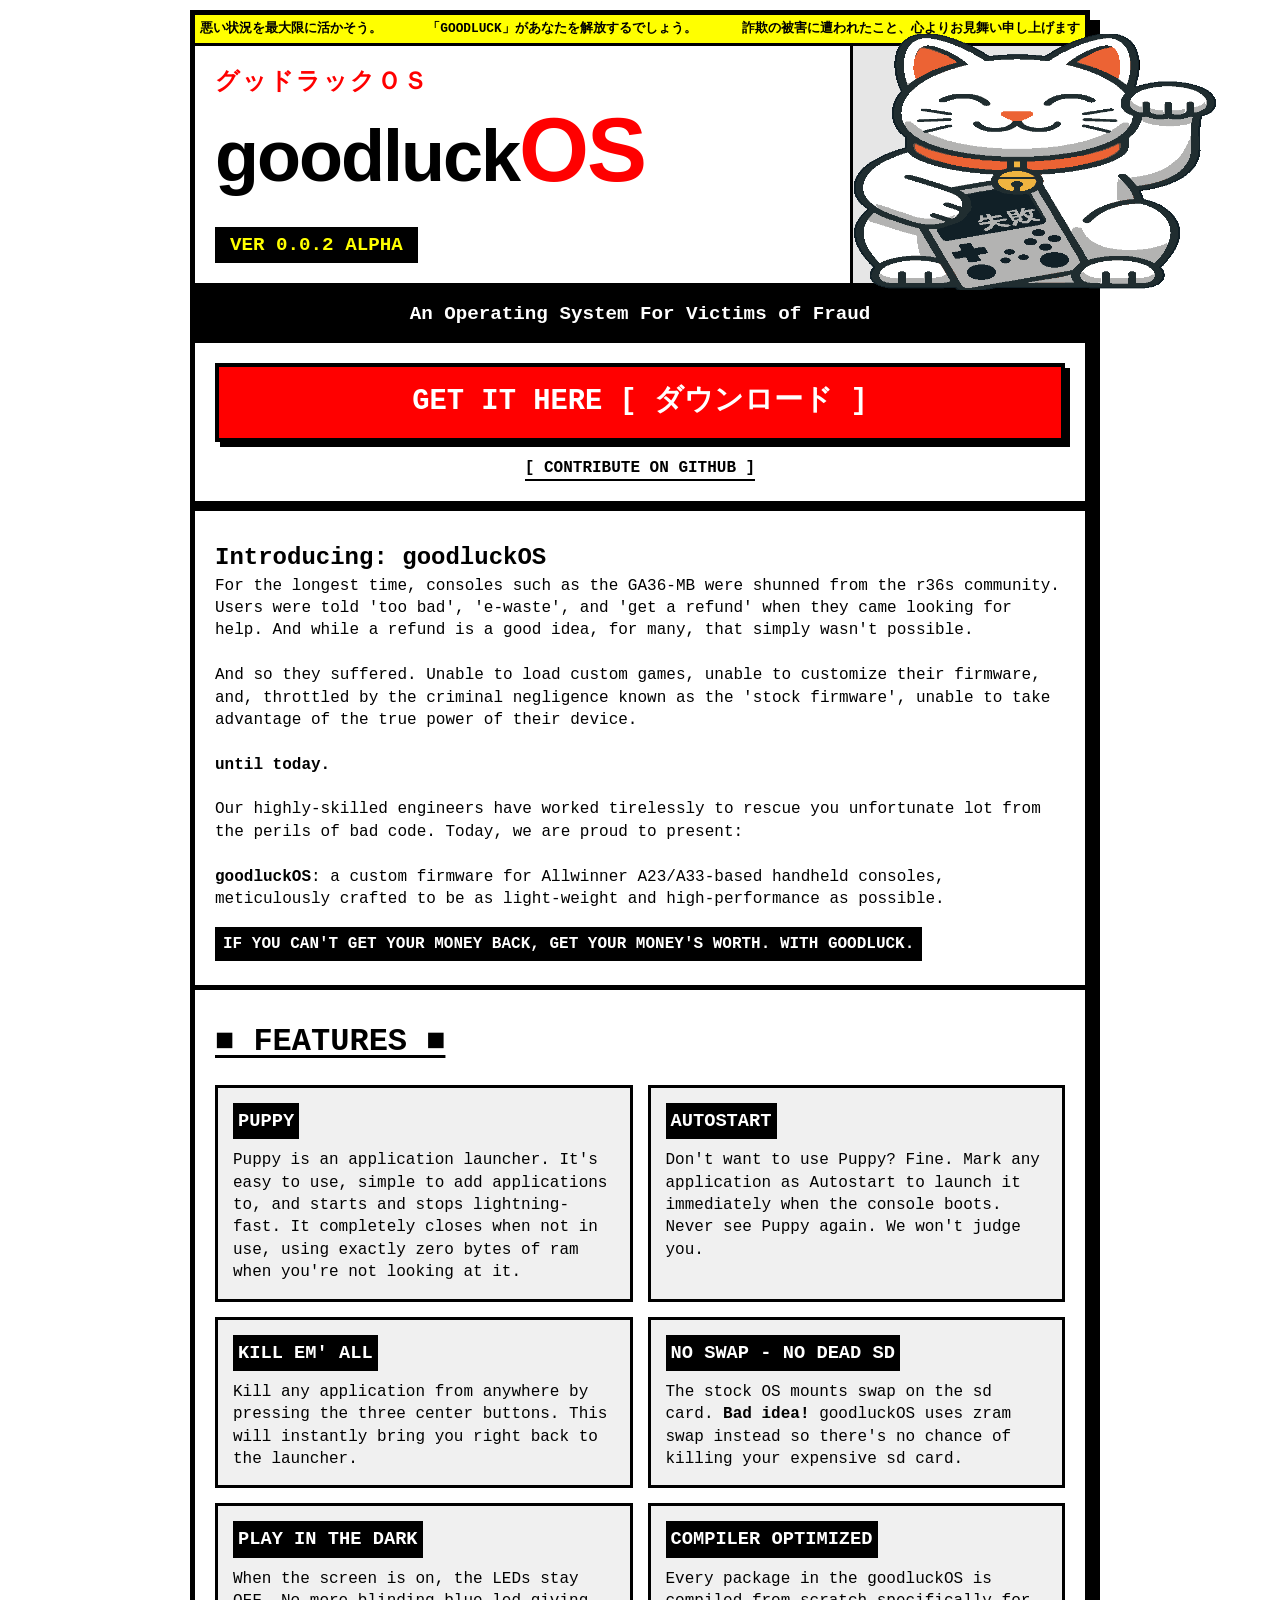
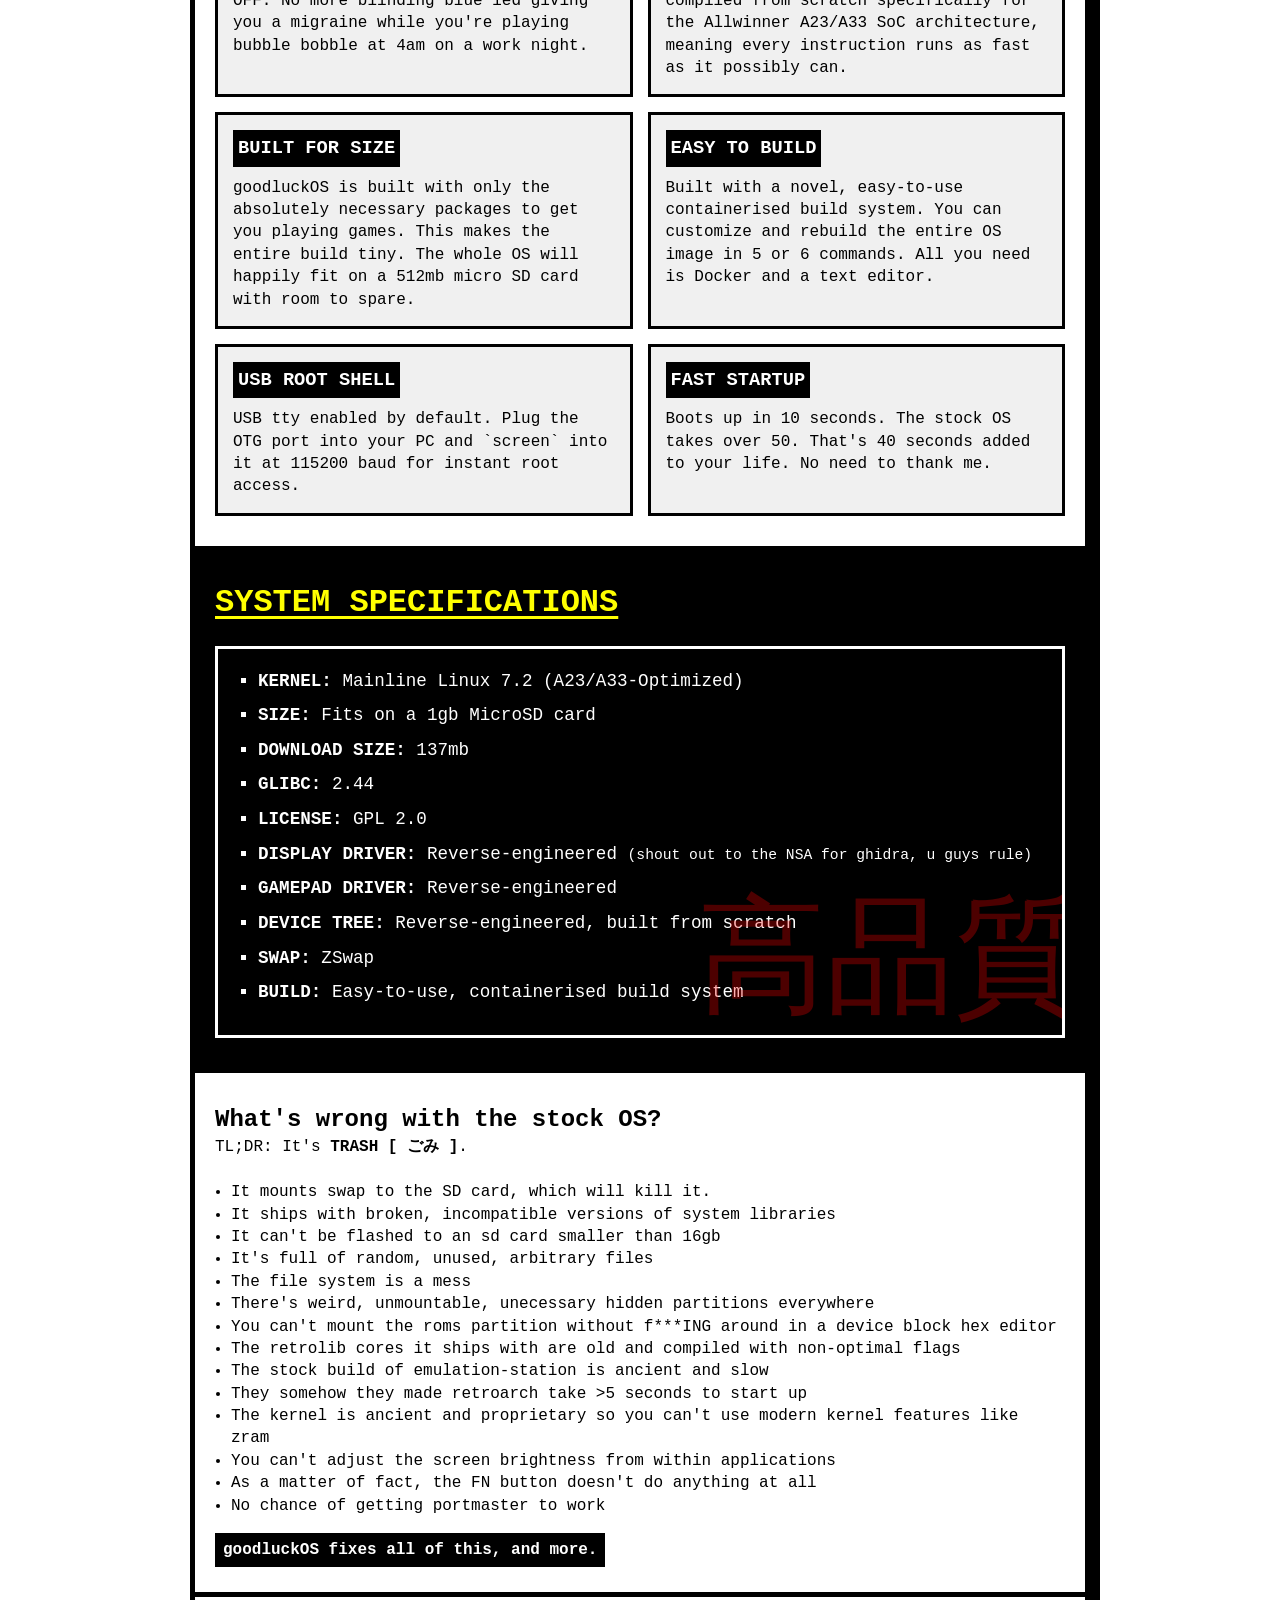
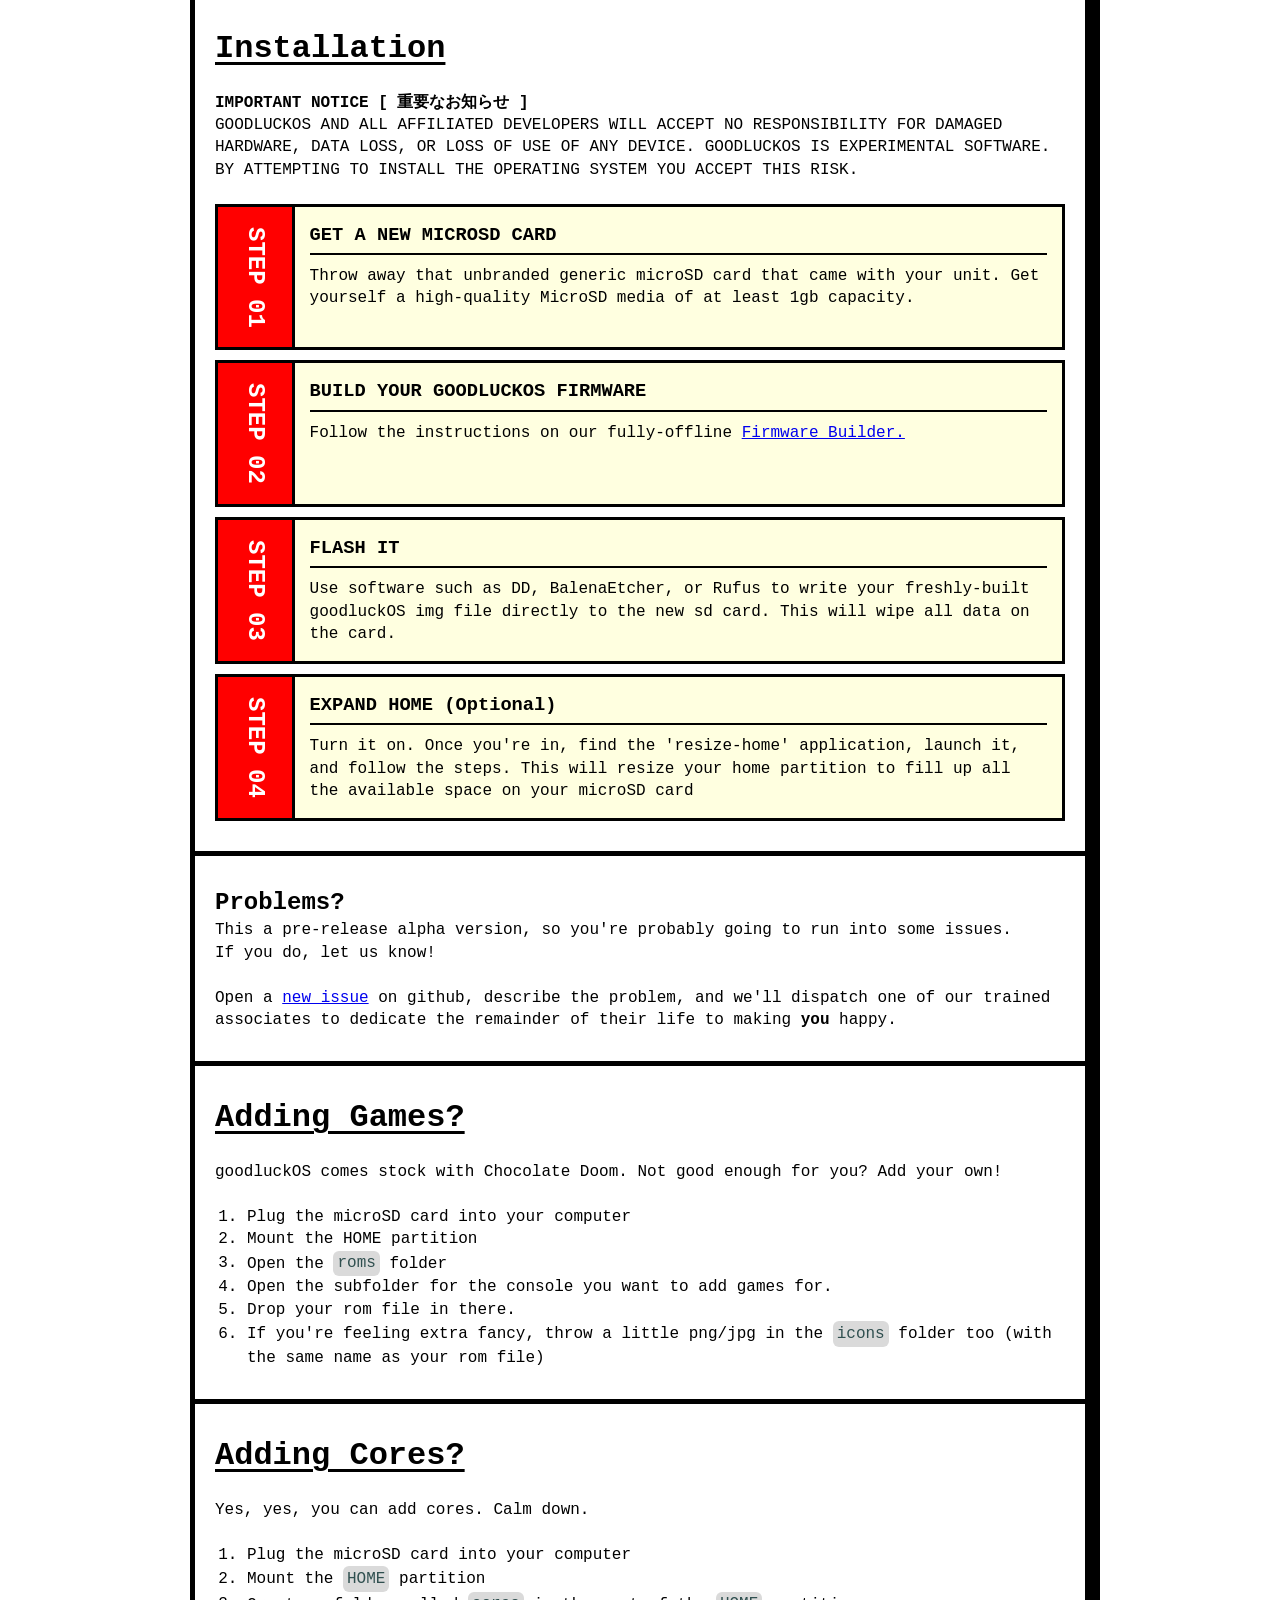
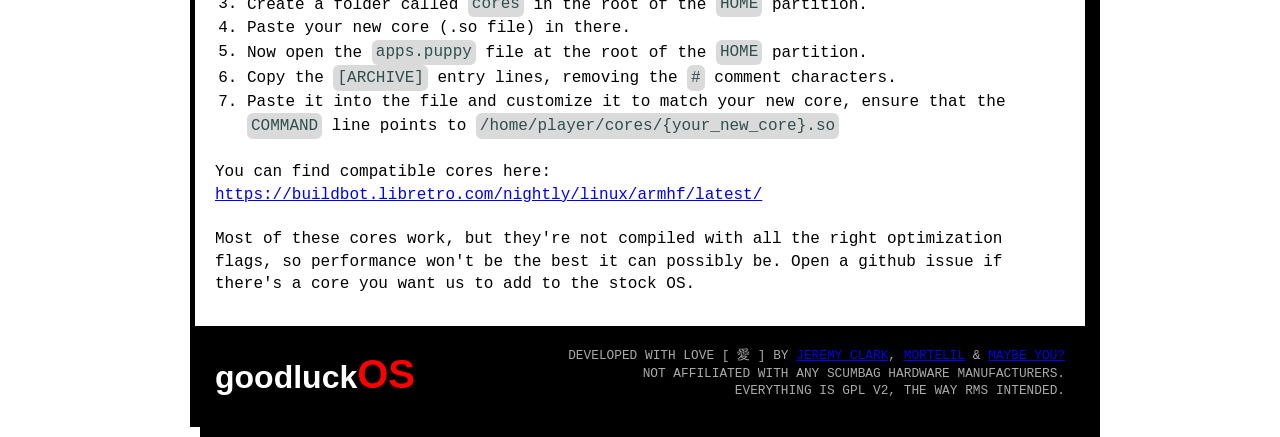
==== commit cf8fd6fa: "Updated Landing Page The landing page has been updated to reflect the new firmware-builder process." ====
--- a/docs/index.html
+++ b/docs/index.html
@@ -7,7 +7,6 @@
     <link rel="stylesheet" href="style.css">
 </head>
 <body>
-
     <div class="wrapper">
         <header class="advert-header">
             <div class="warning-stripe">
@@ -20,7 +19,7 @@
                 <div class="title-block">
                     <h2 class="japanese-text">グッドラックＯＳ</h2>
                     <h1 class="logo-text">goodluck<span class="red-text">OS</span></h1>
-                    <div class="version-badge">VER 0.0.1 ALPHA</div>
+                    <div class="version-badge">VER 0.0.2 ALPHA</div>
                 </div>
 
                 <div class="mascot-block">
@@ -33,8 +32,8 @@
             </div>
 
             <div class="action-box">
-                <a href="https://github.com/CodeZombie/goodluckOS/releases/latest" class="btn-download">
-                    DOWNLOAD [ ダウンロード ]
+                <a href="https://codezombie.github.io/goodluckOS/download.html" class="btn-download">
+                    GET IT HERE [ ダウンロード ]
                 </a>
                 <a href="https://github.com/CodeZombie/goodluckOS" class="btn-secondary" target="_blank">
                     [ CONTRIBUTE ON GITHUB ]
@@ -181,29 +180,21 @@
                 <div class="step-box">
                     <div class="step-num">STEP 02</div>
                     <div class="step-text">
-                        <h3>DOWNLOAD GOODLUCKOS</h3>
-                        <p>Download goodluckOS.zip from <a href="https://github.com/CodeZombie/goodluckOS/releases">here.</a></p>
+                        <h3>BUILD YOUR GOODLUCKOS FIRMWARE</h3>
+                        <p>Follow the instructions on our fully-offline <a href="https://codezombie.github.io/goodluckOS/download.html">Firmware Builder.</a></p>
                     </div>
                 </div>
 
                 <div class="step-box">
                     <div class="step-num">STEP 03</div>
                     <div class="step-text">
-                        <h3>UNZIP IT</h3>
-                        <p>Unzip goodluckOS.zip. The image file should extract into a 1gb .img file.</p>
+                        <h3>FLASH IT</h3>
+                        <p>Use software such as DD, BalenaEtcher, or Rufus to write your freshly-built goodluckOS img file directly to the new sd card. This will wipe all data on the card.</p>
                     </div>
                 </div>
 
                 <div class="step-box">
                     <div class="step-num">STEP 04</div>
-                    <div class="step-text">
-                        <h3>FLASH IT</h3>
-                        <p>Use software such as DD, BalenaEtcher, or Rufus to write `goodluckOS.img` directly to the new sd card. This will wipe all data on the card.</p>
-                    </div>
-                </div>
-
-                <div class="step-box">
-                    <div class="step-num">STEP 05</div>
                     <div class="step-text">
                         <h3>EXPAND HOME (Optional)</h3>
                         <p>Turn it on. Once you're in, find the 'resize-home' application, launch it, and follow the steps. This will resize your home partition to fill up all the available space on your microSD card</p>
